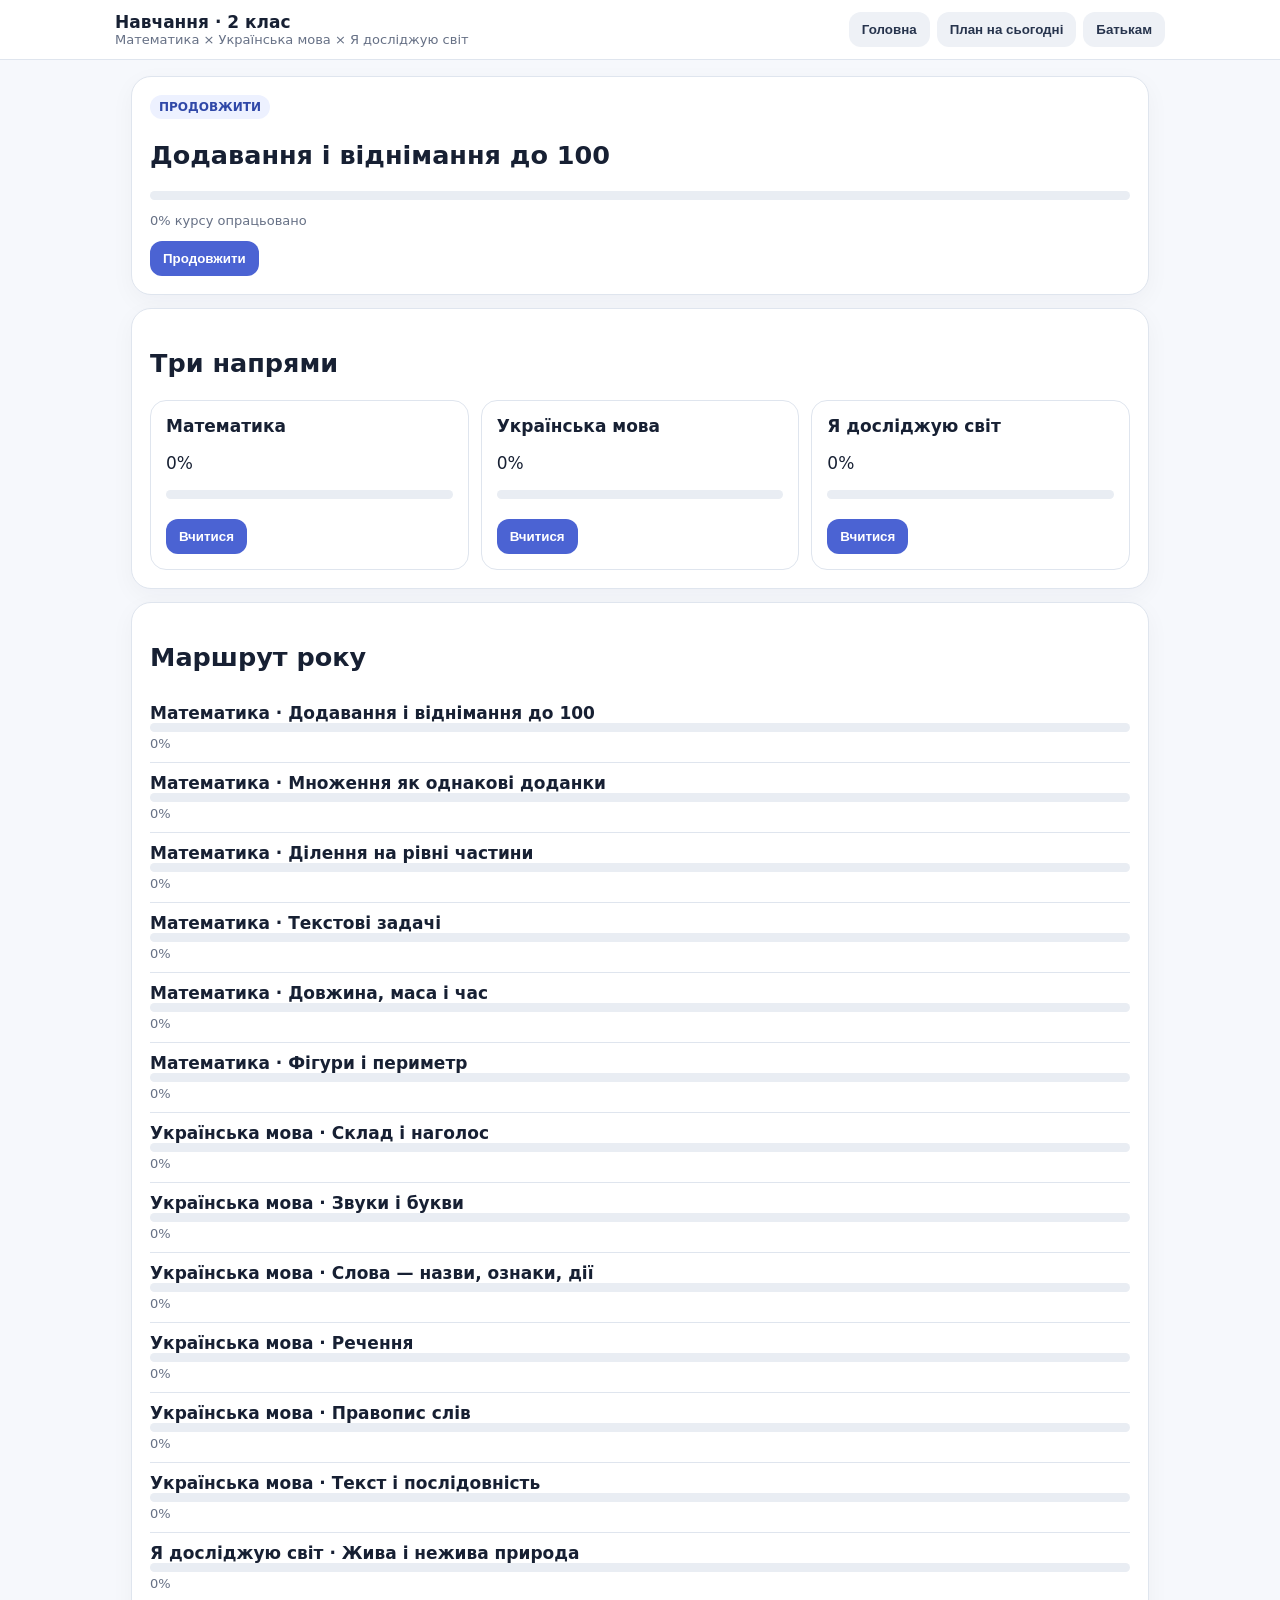
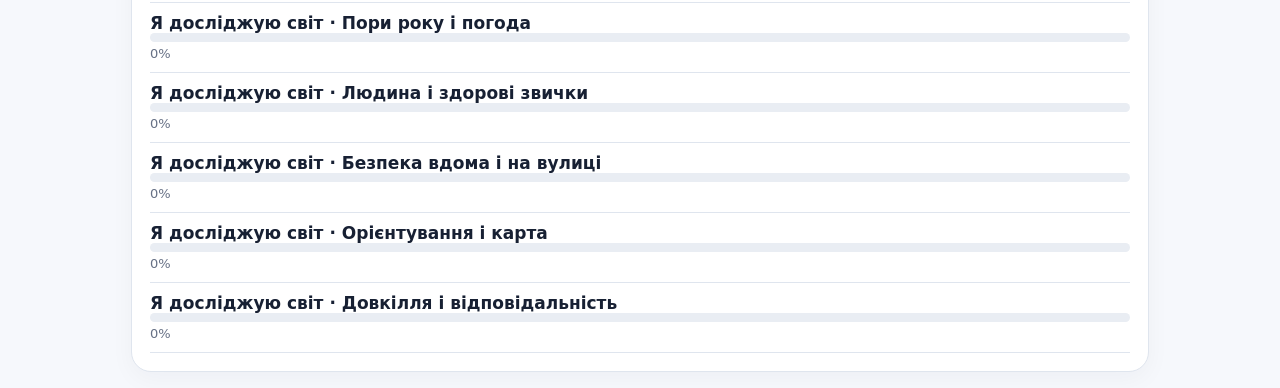
==== class2/index.html @ a9738e2f "Create standalone Grade 2 learning app" ====
<!doctype html><html lang="uk"><head><meta charset="utf-8"><meta name="viewport" content="width=device-width,initial-scale=1,viewport-fit=cover"><meta name="theme-color" content="#4b63d3"><meta name="apple-mobile-web-app-capable" content="yes"><meta name="apple-mobile-web-app-title" content="Навчання 2"><link rel="manifest" href="./manifest.webmanifest"><title>Навчання · 2 клас</title><style>
:root{--b:#f6f8fc;--c:#fff;--i:#172033;--m:#667085;--l:#dfe5ee;--p:#4b63d3;--g:#16815d;--r:#b53b43}*{box-sizing:border-box}body{margin:0;font:17px system-ui,-apple-system,sans-serif;background:var(--b);color:var(--i)}header{position:sticky;top:0;z-index:5;background:#fffffff2;border-bottom:1px solid var(--l);padding:12px}.head,main{max-width:1050px;margin:auto}.head{display:flex;justify-content:space-between;gap:10px;align-items:center}.actions{display:flex;gap:7px;flex-wrap:wrap}button{border:0;border-radius:12px;padding:10px 13px;font-weight:750;background:var(--p);color:#fff}.secondary{background:#eef1f6;color:#27344d}.danger{background:#b52f38}main{padding:16px}.grid{display:grid;grid-template-columns:repeat(12,1fr);gap:13px}.card{grid-column:span 12;background:#fff;border:1px solid var(--l);border-radius:20px;padding:18px;box-shadow:0 7px 25px #18243a0a}.half{grid-column:span 6}.subjects{display:grid;grid-template-columns:repeat(3,1fr);gap:12px}.subject{border:1px solid var(--l);border-radius:16px;padding:15px}.bar{height:9px;background:#e9edf3;border-radius:99px;overflow:hidden}.bar i{display:block;height:100%;background:var(--p)}.pill{display:inline-block;padding:5px 9px;border-radius:99px;background:#edf1ff;color:#3048a8;font-size:12px;font-weight:800}.small,.muted{font-size:13px;color:var(--m)}.hidden{display:none!important}.course{display:grid;grid-template-columns:260px 1fr;gap:14px}.side button{display:block;width:100%;margin:6px 0;text-align:left;background:#fff;color:var(--i);border:1px solid var(--l)}.hero,.theory,.question,.feedback,.review{border-radius:17px;padding:16px;margin:12px 0}.hero{background:#eef3ff}.theory{background:#f8fafc;border:1px solid var(--l)}.question{border:2px solid #dce4fb;background:#fff}.answer{display:flex;gap:8px;flex-wrap:wrap}.answer input{font-size:20px;min-width:180px;flex:1;padding:12px;border:1px solid #cfd7e4;border-radius:12px}.feedback.ok{background:#e9f7f0;color:#126443}.feedback.bad{background:#fff0f0;color:#8d2931}.review{background:#fff8e8}.stats{display:grid;grid-template-columns:repeat(4,1fr);gap:10px}.stat{background:#f8fafc;border:1px solid var(--l);padding:13px;border-radius:14px}.module{padding:10px 0;border-bottom:1px solid var(--l)}@media(max-width:760px){.subjects,.stats{grid-template-columns:1fr}.half{grid-column:span 12}.course{display:block}.side{position:static}.head{align-items:flex-start}.brand small{display:none}} 
</style></head><body><header><div class="head"><div class="brand"><b>Навчання · 2 клас</b><div class="small">Математика × Українська мова × Я досліджую світ</div></div><div class="actions"><button class="secondary" onclick="home()">Головна</button><button class="secondary" onclick="today()">План на сьогодні</button><button class="secondary" onclick="parentMode()">Батькам</button></div></div></header><main>
<section id="home"><div class="grid"><div class="card"><span class="pill">ПРОДОВЖИТИ</span><h2 id="continueTitle">Почнімо</h2><div class="bar"><i id="allBar"></i></div><p id="allText" class="small"></p><button onclick="continueLearning()">Продовжити</button></div><div class="card"><h2>Три напрями</h2><div class="subjects" id="subjects"></div></div><div class="card"><h2>Маршрут року</h2><div id="route"></div></div></div></section>
<section id="course" class="hidden"><div class="course"><aside class="card side"><b>Теми</b><div id="side"></div></aside><article id="lesson"></article></div></section>
<section id="today" class="hidden"><div class="card"><h2>План на сьогодні</h2><p class="muted">Одна нова тема + до двох коротких повторень.</p><div id="todayContent"></div></div></section>
<section id="parent" class="hidden"><div class="grid"><div class="card"><h2>Батьківський звіт</h2><div class="stats"><div class="stat">Спроб<br><b id="pa"></b></div><div class="stat">Правильно<br><b id="pc"></b></div><div class="stat">Точність<br><b id="pac"></b></div><div class="stat">Час<br><b id="pt"></b></div></div></div><div class="card half"><h3>Прогрес</h3><div id="pm"></div></div><div class="card half"><h3>Помилки</h3><div id="pe"></div></div><div class="card"><h3>Історія</h3><div id="ph"></div><hr><button onclick="exportProgress()">Експорт прогресу</button> <button class="secondary" onclick="importProgress()">Імпорт</button> <button class="danger" onclick="resetProgress()">Скинути прогрес</button></div></div></section>
</main><script>
const modules=[
{id:'m-add',s:'math',title:'Додавання і віднімання до 100',theory:'Розкладай числа на десятки й одиниці. Спочатку працюй з десятками, потім з одиницями.',kind:'arith'},
{id:'m-mult',s:'math',title:'Множення як однакові доданки',theory:'Множення показує, скільки разів узяли однакове число.',kind:'mult'},
{id:'m-div',s:'math',title:'Ділення на рівні частини',theory:'Ділення допомагає порівну розподілити предмети між групами.',kind:'div'},
{id:'m-word',s:'math',title:'Текстові задачі',theory:'Спочатку визнач, що відомо і що треба знайти. Обери дію за змістом, а не за окремим словом.',kind:'word'},
{id:'m-measure',s:'math',title:'Довжина, маса і час',theory:'Перед обчисленням перевір одиниці вимірювання. Порівнювати можна величини в однакових одиницях.',kind:'measure'},
{id:'m-geo',s:'math',title:'Фігури і периметр',theory:'Периметр — довжина межі фігури. Для прямокутника додаємо довжини всіх чотирьох сторін.',kind:'geo'},
{id:'u-syll',s:'ukr',title:'Склад і наголос',theory:'Склад утворюється навколо голосного звука. Наголошений склад вимовляємо сильніше.',kind:'syll'},
{id:'u-sound',s:'ukr',title:'Звуки і букви',theory:'Букви ми бачимо й пишемо, а звуки чуємо й вимовляємо. Голосні можна проспівати.',kind:'sound'},
{id:'u-word',s:'ukr',title:'Слова — назви, ознаки, дії',theory:'Назва відповідає на хто?/що?, ознака — який?/яка?, дія — що робить?',kind:'parts'},
{id:'u-sent',s:'ukr',title:'Речення',theory:'Речення виражає завершену думку. Починається з великої літери й має знак у кінці.',kind:'sent'},
{id:'u-spell',s:'ukr',title:'Правопис слів',theory:'Пиши слово уважно, промовляй його по складах і перевіряй небезпечні місця.',kind:'spell'},
{id:'u-text',s:'ukr',title:'Текст і послідовність',theory:'У тексті речення пов’язані однією темою. Події мають логічний порядок.',kind:'text'},
{id:'w-nature',s:'world',title:'Жива і нежива природа',theory:'Живі організми ростуть, живляться, дихають і розмножуються. Неживі об’єкти цих ознак не мають.',kind:'nature'},
{id:'w-season',s:'world',title:'Пори року і погода',theory:'Погода описує температуру, опади, вітер і стан неба. Пори року мають характерні зміни.',kind:'season'},
{id:'w-body',s:'world',title:'Людина і здорові звички',theory:'Сон, рух, чистота, вода та різноманітне харчування допомагають організму працювати.',kind:'body'},
{id:'w-safe',s:'world',title:'Безпека вдома і на вулиці',theory:'Спочатку оціни небезпеку. Не торкайся невідомих предметів, електрики чи вогню без дорослого.',kind:'safe'},
{id:'w-map',s:'world',title:'Орієнтування і карта',theory:'Карта показує місцевість умовними знаками. Напрямки допомагають описати шлях.',kind:'map'},
{id:'w-eco',s:'world',title:'Довкілля і відповідальність',theory:'Менше сміття, повторне використання речей та економія ресурсів зменшують шкоду довкіллю.',kind:'eco'}];
const B={
arith:[[47,'28 + 19'],[36,'52 − 16'],[71,'34 + 37'],[48,'83 − 35'],[90,'46 + 44'],[27,'60 − 33']],
mult:[[12,'3 групи по 4 предмети'],[10,'2 групи по 5'],[18,'3 групи по 6'],[20,'4 групи по 5'],[16,'2 групи по 8'],[15,'5 груп по 3']],
div:[[4,'12 предметів порівну між 3 дітьми'],[5,'20 предметів у 4 рівні групи'],[3,'18 предметів у 6 груп'],[7,'14 предметів між 2 дітьми'],[6,'24 предмети у 4 групи'],[8,'16 предметів між 2 дітьми']],
word:[[17,'Було 9 яблук, додали ще 8. Скільки стало?'],[13,'Було 21 олівець, 8 віддали. Скільки лишилося?'],[24,'У 3 коробках по 8 кубиків. Скільки всього?'],[5,'15 цукерок поділили порівну між 3 дітьми. Скільки кожному?'],[32,'На полиці 18 книг і ще 14. Скільки разом?'],[19,'Було 40 наліпок, 21 використали. Скільки лишилось?']],
measure:[[100,'Скільки сантиметрів у 1 метрі?'],[60,'Скільки хвилин в 1 годині?'],[7,'Скільки днів у тижні?'],[1000,'Скільки грамів у 1 кілограмі?'],[30,'Стрічка 50 см, відрізали 20 см. Скільки лишилось?'],[90,'1 год 30 хв — скільки це хвилин?']],
geo:[[14,'Прямокутник має сторони 3 см і 4 см. Знайди периметр.'],[20,'Квадрат має сторону 5 см. Знайди периметр.'],[18,'Прямокутник 4 см × 5 см. Периметр?'],[12,'Квадрат зі стороною 3 см. Периметр?'],[16,'Прямокутник 2 см × 6 см. Периметр?'],[24,'Квадрат зі стороною 6 см. Периметр?']],
syll:[[2,'Скільки складів у слові «вода»?'],[3,'Скільки складів у слові «машина»?'],[2,'Скільки складів у слові «книга»?'],[3,'Скільки складів у слові «молоко»?'],[2,'Скільки складів у слові «весна»?'],[3,'Скільки складів у слові «дерево»?']],
sound:[[3,'Скільки голосних букв у слові «малина»?'],[2,'Скільки голосних у слові «вода»?'],[2,'Скільки голосних у слові «книга»?'],[3,'Скільки голосних у слові «дорога»?'],[2,'Скільки голосних у слові «літо»?'],[3,'Скільки голосних у слові «Україна»?']],
parts:[['дія','Яке це слово за значенням: «біжить» — назва, ознака чи дія?'],['ознака','«зелений» — назва, ознака чи дія?'],['назва','«школа» — назва, ознака чи дія?'],['дія','«читає» — назва, ознака чи дія?'],['ознака','«веселий» — назва, ознака чи дія?'],['назва','«кіт» — назва, ознака чи дія?']],
sent:[['.','Який знак поставити: «Сьогодні сонячно__»'],['?','Який знак: «Котра година__»'],['!','Який знак доречний: «Яка краса__»'],['.','«Ми йдемо до школи__»'],['?','«Де моя книжка__»'],['!','«Обережно__»']],
spell:[['джміль','Введи правильно слово: джміл / джміль'],['Україна','Введи правильно назву країни: україна / Україна'],['під’їзд','Введи правильно: підїзд / під’їзд'],['м’яч','Введи правильно: мяч / м’яч'],['Київ','Введи правильно назву міста: київ / Київ'],['сім’я','Введи правильно: сімя / сім’я']],
text:[[2,'Що має бути раніше? 1 — «Ми прийшли додому», 2 — «Ми вийшли зі школи». Введи номер.'],[1,'Що спочатку? 1 — посадили насіння, 2 — з’явився паросток.'],[2,'Що пізніше? 1 — прокинулись, 2 — поснідали.'],[1,'Що раніше? 1 — набрали воду, 2 — полили квіти.'],[2,'Що пізніше? 1 — одягнулися, 2 — вийшли з дому.'],[1,'Що спочатку? 1 — відкрили книжку, 2 — почали читати.']],
nature:[['жива','Дерево — жива чи нежива природа?'],['нежива','Камінь — жива чи нежива природа?'],['жива','Метелик — жива чи нежива природа?'],['нежива','Вода — жива чи нежива природа?'],['жива','Гриб — жива чи нежива природа?'],['нежива','Повітря — жива чи нежива природа?']],
season:[['зима','Сніг і мороз найхарактерніші для якої пори року?'],['весна','Тане сніг і з’являються перші квіти — яка пора?'],['літо','Найтепліші довгі дні — яка пора року?'],['осінь','Листя жовтіє й опадає — яка пора?'],['дощ','Що є опадами: вітер чи дощ?'],['вітер','Що описує рух повітря: вітер чи температура?']],
body:[['сон','Що потрібне організму щоночі: сон чи цукерки?'],['вода','Що краще втамовує спрагу: вода чи чипси?'],['рух','Що зміцнює тіло: регулярний рух чи постійне сидіння?'],['руки','Що треба мити перед їжею?'],['зуби','Що чистимо вранці та ввечері?'],['відпочинок','Після тривалої роботи організму потрібен...']],
safe:[['дорослого','Якщо знайшов невідомий небезпечний предмет, поклич...'],['стій','Перед переходом дороги спочатку зупинись. Введи: стій'],['ні','Чи можна торкатися оголеного дроту? так/ні'],['ні','Чи можна гратися сірниками? так/ні'],['так','Чи треба пристібатися в автомобілі? так/ні'],['дорослого','Якщо відчув запах диму вдома, негайно поклич...']],
map:[['північ','На більшості карт угорі позначають...'],['південь','Протилежний напрямок до півночі — ...'],['схід','Сонце сходить приблизно на...'],['захід','Сонце заходить приблизно на...'],['карта','Зменшене умовне зображення місцевості — ...'],['маршрут','Шлях від початку до місця призначення — ...']],
eco:[['так','Чи варто вимикати воду, поки чистиш зуби? так/ні'],['так','Чи корисно використовувати торбинку багато разів? так/ні'],['ні','Чи варто кидати батарейки у звичайне сміття? так/ні'],['так','Чи треба сортувати відходи, якщо є така можливість? так/ні'],['ні','Чи добре залишати світло ввімкненим у порожній кімнаті? так/ні'],['так','Чи можна повторно використовувати чисті коробки для зберігання? так/ні']]
};
const names={math:'Математика',ukr:'Українська мова',world:'Я досліджую світ'};
const KEY='learn2_v1',BACK='learn2_v1_backup';let state;try{state=JSON.parse(localStorage.getItem(KEY)||'null')}catch(e){}if(!state)try{state=JSON.parse(localStorage.getItem(BACK)||'null')}catch(e){}state=state||{attempts:0,correct:0,done:{},errors:{},variant:{},history:[],last:'m-add',review:{},studyMs:0};state.done=state.done||{};state.errors=state.errors||{};state.variant=state.variant||{};state.history=state.history||[];state.review=state.review||{};state.studyMs=state.studyMs||0;let tick=Date.now();
function persist(){try{let r=JSON.stringify(state);localStorage.setItem(KEY,r);localStorage.setItem(BACK,r)}catch(e){}}
function save(){persist();render()}function track(){let n=Date.now();if(!document.hidden)state.studyMs+=Math.min(n-tick,300000);tick=n;persist()}document.addEventListener('visibilitychange',track);window.addEventListener('pagehide',track);
const $=x=>document.getElementById(x);function hide(){['home','course','today','parent'].forEach(x=>$(x).classList.add('hidden'))}function home(){hide();$('home').classList.remove('hidden');render()}function pct(id){return Math.round(new Set(state.done[id]||[]).size/6*100)}function subjPct(s){let a=modules.filter(x=>x.s===s);return Math.round(a.reduce((z,m)=>z+pct(m.id),0)/a.length)}function normalize(x){return String(x??'').trim().toLocaleLowerCase('uk-UA').replace(/[’']/g,"'")}
function render(){let overall=Math.round(modules.reduce((z,m)=>z+pct(m.id),0)/modules.length);$('allBar').style.width=overall+'%';$('allText').textContent=overall+'% курсу опрацьовано';let lm=modules.find(x=>x.id===state.last);$('continueTitle').textContent=lm?lm.title:'Почнімо';$('subjects').innerHTML=['math','ukr','world'].map(s=>'<div class="subject"><b>'+names[s]+'</b><p>'+subjPct(s)+'%</p><div class="bar"><i style="width:'+subjPct(s)+'%"></i></div><br><button onclick="openFirst(\''+s+'\')">Вчитися</button></div>').join('');$('route').innerHTML=modules.map(m=>'<div class="module"><b>'+names[m.s]+' · '+m.title+'</b><div class="bar"><i style="width:'+pct(m.id)+'%"></i></div><span class="small">'+pct(m.id)+'%</span></div>').join('')}
function openFirst(s){openLesson(modules.find(m=>m.s===s).id)}function continueLearning(){openLesson(state.last||'m-add')}
function openLesson(id){let m=modules.find(x=>x.id===id);if(!m)return;state.last=id;persist();hide();$('course').classList.remove('hidden');let v=(state.variant[id]||0)%6,t=B[m.kind][v],ans=t[0],q=t[1];$('side').innerHTML=modules.map(x=>'<button onclick="openLesson(\''+x.id+'\')">'+names[x.s]+'<br><small>'+x.title+' · '+pct(x.id)+'%</small></button>').join('');$('lesson').innerHTML='<div class="card"><span class="pill">'+names[m.s]+'</span><div class="hero"><h2>'+m.title+'</h2><p>'+m.theory+'</p></div><div class="theory"><b>Пояснення до цього типу задачі</b><p>'+explain(m.kind)+'</p></div><div class="question"><b>Задача '+(v+1)+' з 6</b><h3>'+q+'</h3><div class="answer"><input id="ans" autocomplete="off" inputmode="'+(typeof ans==='number'?'decimal':'text')+'" placeholder="Твоя відповідь"><button onclick="check(\''+id+'\')">Перевірити</button></div><div id="fb"></div><div id="rv"></div></div><button class="secondary" onclick="nextVariant(\''+id+'\')">Інша задача</button></div>'}
function explain(k){return ({arith:'Розклади числа на зручні частини та виконуй дію уважно. Перевір результат зворотною дією.',mult:'Уяви однакові групи. Кількість у групі повторюється стільки разів, скільки є груп.',div:'Уяви, що розкладаєш усі предмети порівну. Порахуй, скільки потрапить в одну групу.',word:'Назви відомі величини та запитання. Визнач, що відбувається з кількістю, і лише тоді обери дію.',measure:'Спочатку назви одиницю вимірювання і перевір, чи всі величини подані в однакових одиницях.',geo:'Пройди подумки уздовж усієї межі фігури та склади довжини її сторін.',syll:'Промов слово повільно. Кожен склад має голосний звук.',sound:'Промов слово й відшукай голосні звуки. Не плутай кількість букв із кількістю голосних.',parts:'Постав до слова запитання: хто?/що?, який?/яка? або що робить?',sent:'Визнач, це повідомлення, запитання чи сильне почуття/заклик.',spell:'Промов слово повільно, зверни увагу на велику літеру, апостроф або м’який знак.',text:'Уяви події як маленький фільм і визнач природний порядок.',nature:'Перевір ознаки живого: ріст, живлення, дихання, розмноження.',season:'Шукай характерну ознаку погоди або сезонної зміни.',body:'Обери звичку, яка допомагає організму бути чистим, активним і відновлюватися.',safe:'Обирай дію, що спершу зменшує небезпеку та залучає дорослого.',map:'Згадай основні напрямки та призначення карти.',eco:'Подумай, яка дія економить ресурси або зменшує кількість відходів.'})[k]}
function check(id){let m=modules.find(x=>x.id===id),v=(state.variant[id]||0)%6,t=B[m.kind][v],got=$('ans').value,ok=typeof t[0]==='number'?Math.abs(Number(got.replace(',','.'))-t[0])<.001:normalize(got)===normalize(t[0]);state.attempts++;if(ok){state.correct++;state.done[id]=state.done[id]||[];if(!state.done[id].includes(String(v)))state.done[id].push(String(v));$('fb').className='feedback ok';$('fb').innerHTML='✓ Правильно. Самостійна відповідь зарахована.';$('rv').innerHTML='';state.review[id]=Date.now()+3*86400000}else{state.errors[id]=(state.errors[id]||0)+1;$('fb').className='feedback bad';$('fb').innerHTML='✗ Відповідь поки не підходить. Перевір, який крок або поняття ти використав.';$('rv').className='review';$('rv').innerHTML='<b>Що повторити:</b> '+m.theory+'<br><br>Готової відповіді не показуємо. Повернись до правила й спробуй самостійно.';state.review[id]=Date.now()+86400000}state.history.push({id,ok,v,t:Date.now()});if(state.history.length>500)state.history=state.history.slice(-500);save()}
function nextVariant(id){let done=state.done[id]||[],cur=(state.variant[id]||0)%6,n=-1;for(let k=1;k<=6;k++){let x=(cur+k)%6;if(!done.includes(String(x))){n=x;break}}state.variant[id]=n<0?(cur+1)%6:n;save();openLesson(id)}
function today(){hide();$('today').classList.remove('hidden');let due=modules.filter(m=>(state.review[m.id]||Infinity)<=Date.now()).sort((a,b)=>(state.errors[b.id]||0)-(state.errors[a.id]||0)).slice(0,2),next=modules.find(m=>pct(m.id)<100)||modules[0];$('todayContent').innerHTML='<div class="module"><b>1. Основна тема: '+next.title+'</b><br><button onclick="openLesson(\''+next.id+'\')">Почати</button></div>'+due.map((m,i)=>'<div class="module"><b>'+(i+2)+'. Повторення: '+m.title+'</b><br><button class="secondary" onclick="openLesson(\''+m.id+'\')">Повторити</button></div>').join('')}
function parentMode(){hide();$('parent').classList.remove('hidden');$('pa').textContent=state.attempts;$('pc').textContent=state.correct;$('pac').textContent=(state.attempts?Math.round(state.correct/state.attempts*100):0)+'%';$('pt').textContent=Math.round(state.studyMs/60000)+' хв';$('pm').innerHTML=modules.map(m=>'<div class="module">'+m.title+' — <b>'+pct(m.id)+'%</b></div>').join('');$('pe').innerHTML=modules.filter(m=>state.errors[m.id]).map(m=>'<div class="module">'+m.title+' — <b>'+state.errors[m.id]+'</b></div>').join('')||'Помилок ще немає.';$('ph').innerHTML=state.history.slice(-12).reverse().map(h=>{let m=modules.find(x=>x.id===h.id);return '<div class="module">'+new Date(h.t).toLocaleString('uk-UA')+' · '+(m?m.title:h.id)+' · '+(h.ok?'✓':'✗')+'</div>'}).join('')||'Історія порожня.'}
function exportProgress(){let a=document.createElement('a');a.href=URL.createObjectURL(new Blob([JSON.stringify(state,null,2)],{type:'application/json'}));a.download='class2-progress.json';a.click()}function importProgress(){let i=document.createElement('input');i.type='file';i.accept='.json';i.onchange=()=>{let r=new FileReader();r.onload=()=>{try{let x=JSON.parse(r.result);if(!x.history)throw 0;state=x;save();alert('Прогрес імпортовано')}catch(e){alert('Неправильний файл')}};r.readAsText(i.files[0])};i.click()}function resetProgress(){if(!confirm('Скинути весь прогрес?'))return;if(!confirm('Точно почати з нуля?'))return;localStorage.removeItem(KEY);localStorage.removeItem(BACK);location.reload()}render();if('serviceWorker'in navigator)window.addEventListener('load',()=>navigator.serviceWorker.register('./sw.js').catch(()=>{}));
</script></body></html>
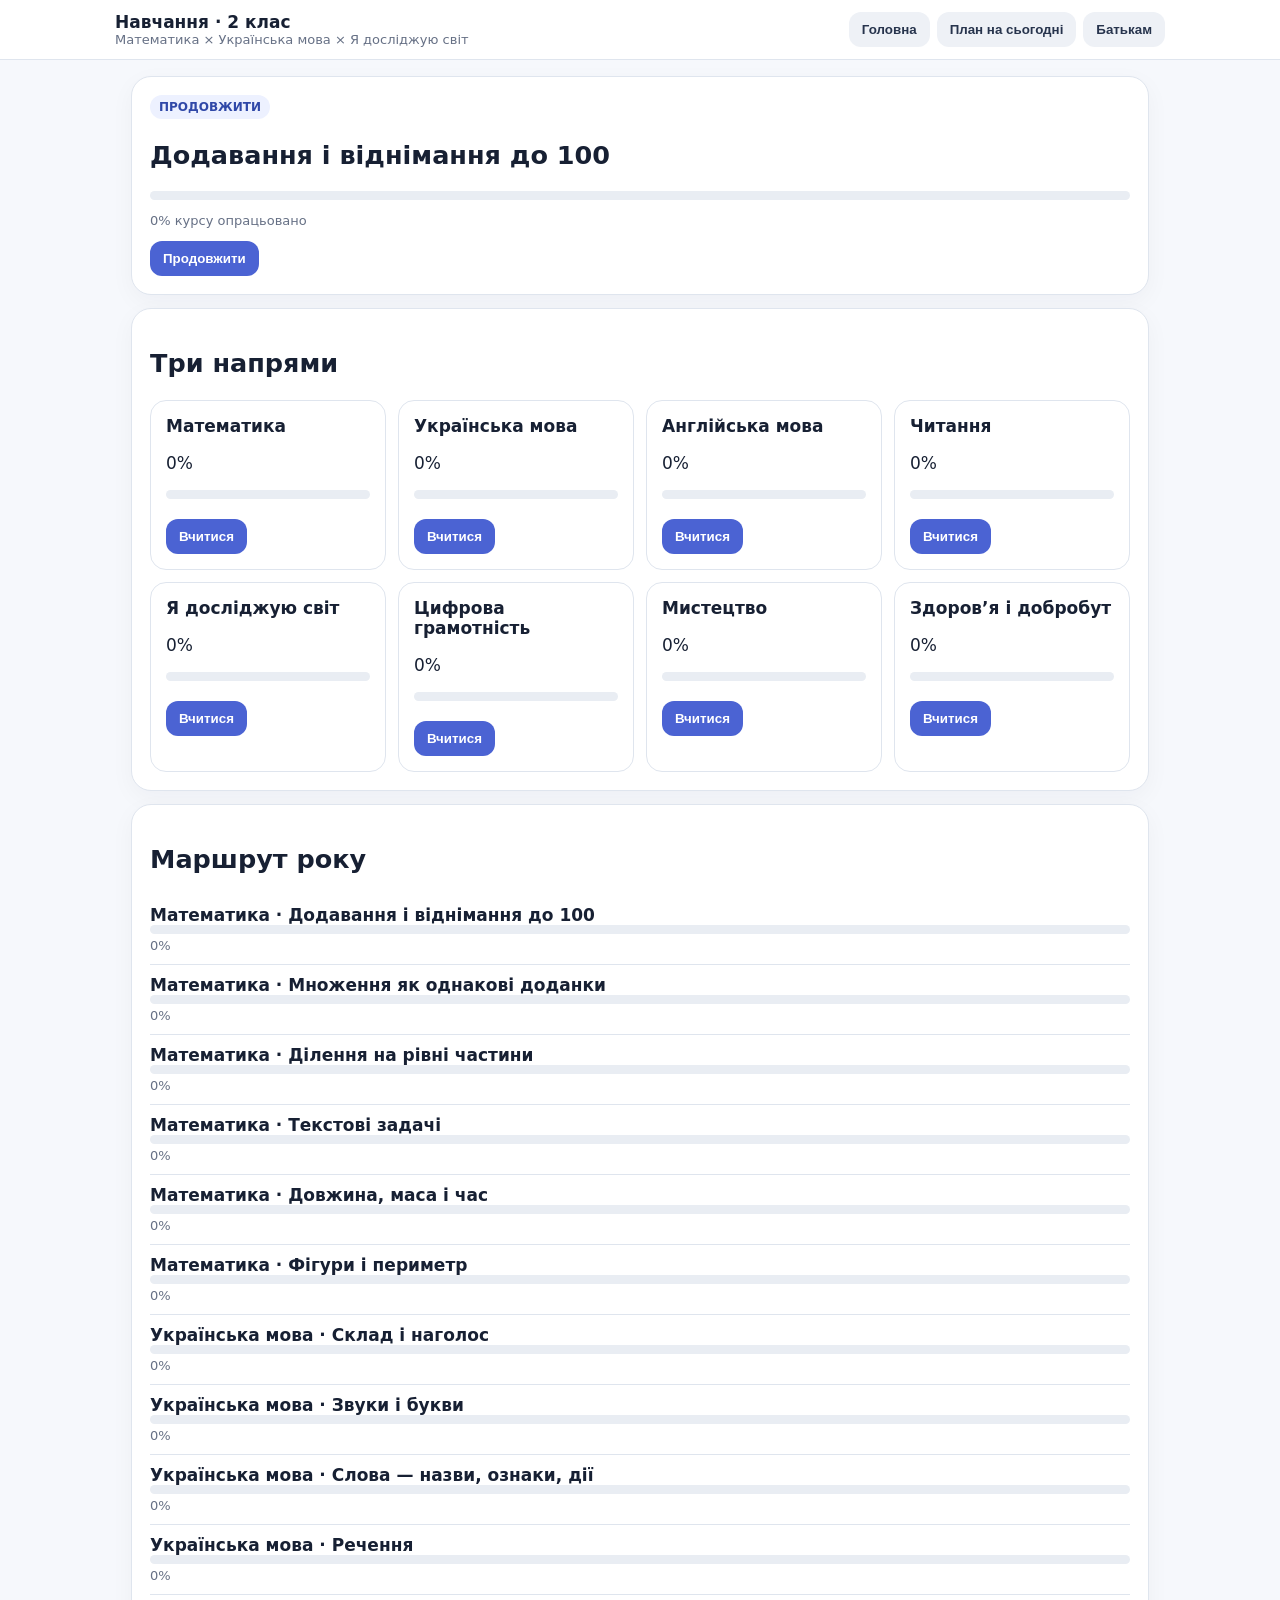
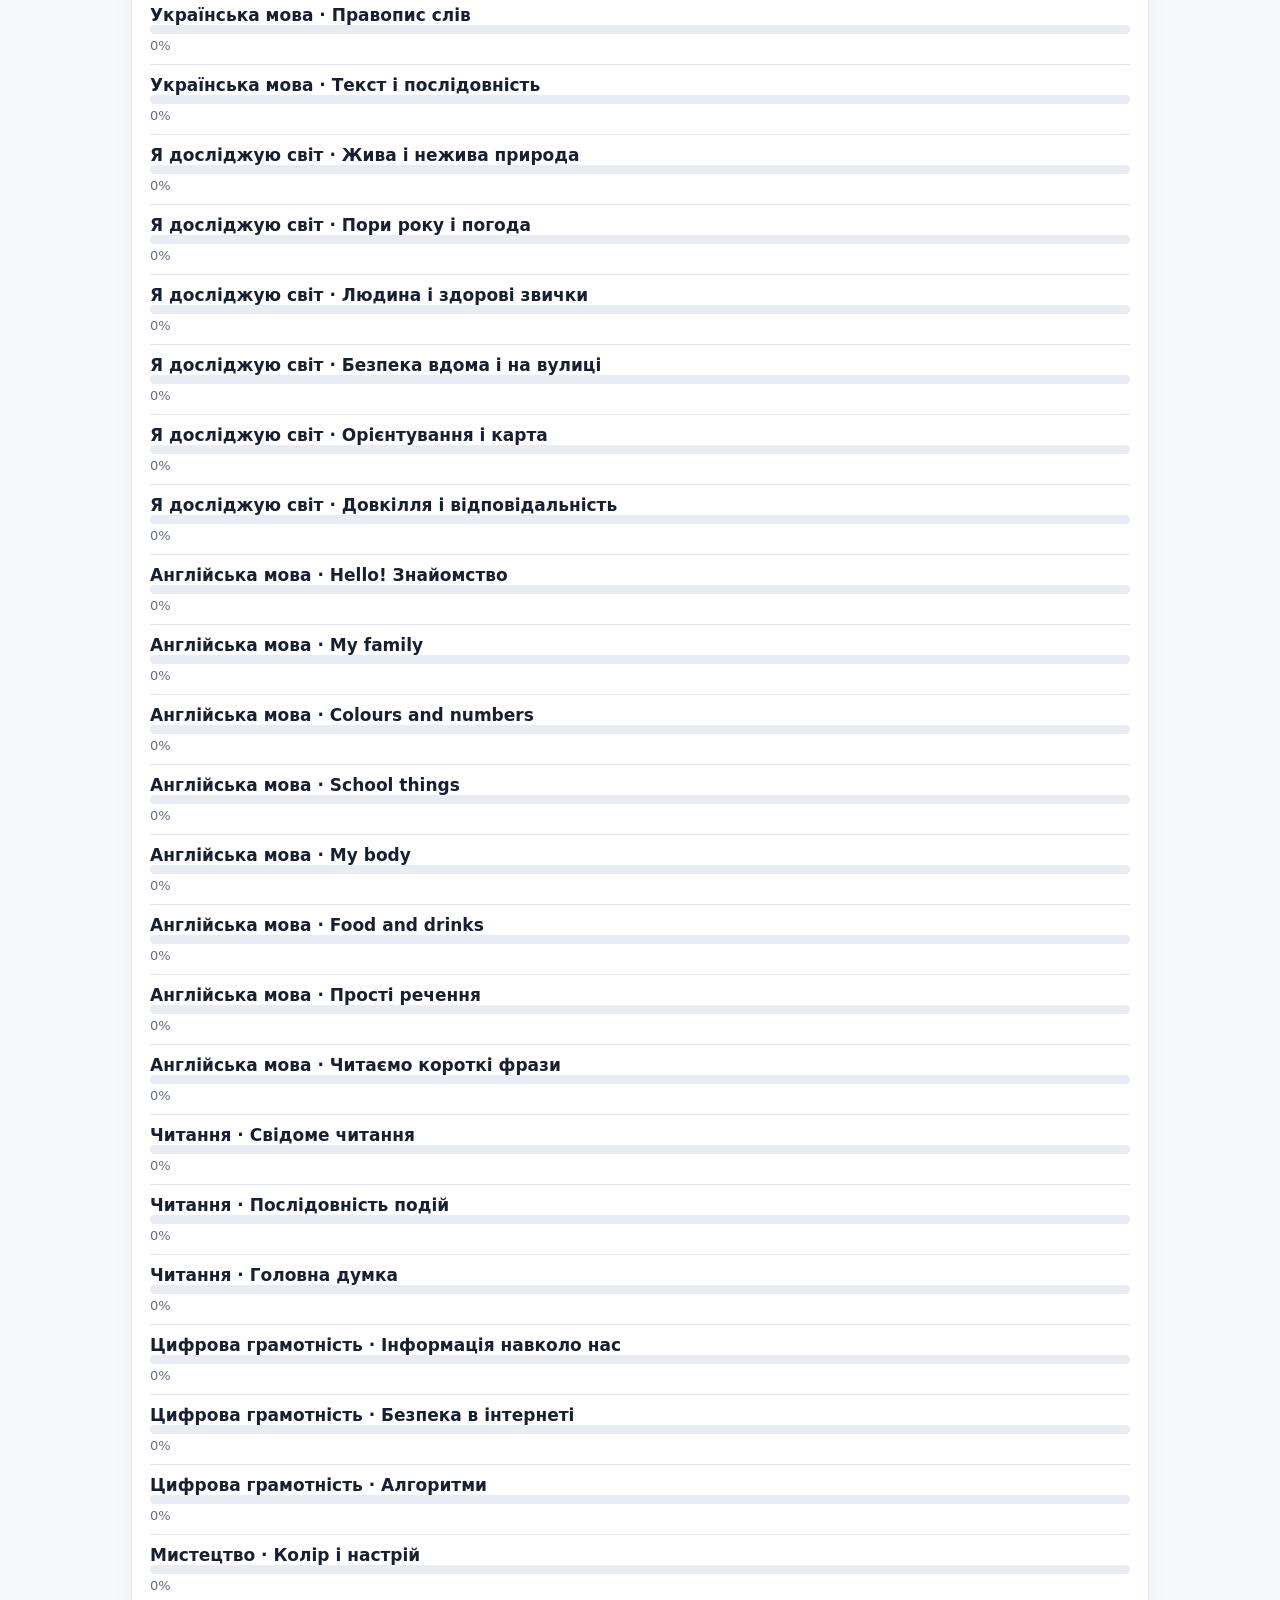
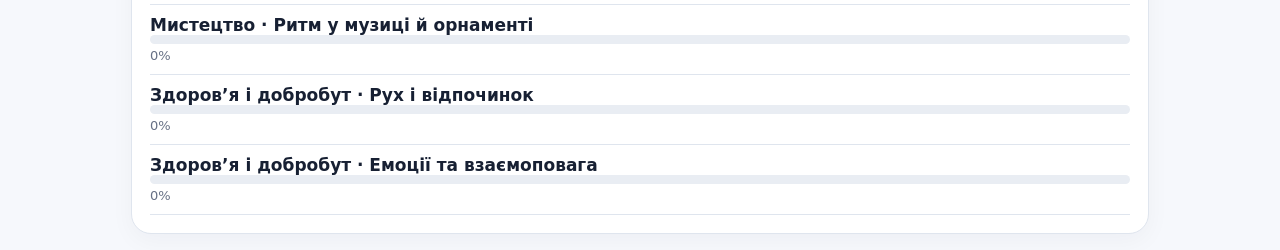
==== commit e382d877: "Expand Grade 2 to full subject set with English, reading, digital literacy, arts and wellbeing" ====
--- a/class2/index.html
+++ b/class2/index.html
@@ -1,5 +1,5 @@
 <!doctype html><html lang="uk"><head><meta charset="utf-8"><meta name="viewport" content="width=device-width,initial-scale=1,viewport-fit=cover"><meta name="theme-color" content="#4b63d3"><meta name="apple-mobile-web-app-capable" content="yes"><meta name="apple-mobile-web-app-title" content="Навчання 2"><link rel="manifest" href="./manifest.webmanifest"><title>Навчання · 2 клас</title><style>
-:root{--b:#f6f8fc;--c:#fff;--i:#172033;--m:#667085;--l:#dfe5ee;--p:#4b63d3;--g:#16815d;--r:#b53b43}*{box-sizing:border-box}body{margin:0;font:17px system-ui,-apple-system,sans-serif;background:var(--b);color:var(--i)}header{position:sticky;top:0;z-index:5;background:#fffffff2;border-bottom:1px solid var(--l);padding:12px}.head,main{max-width:1050px;margin:auto}.head{display:flex;justify-content:space-between;gap:10px;align-items:center}.actions{display:flex;gap:7px;flex-wrap:wrap}button{border:0;border-radius:12px;padding:10px 13px;font-weight:750;background:var(--p);color:#fff}.secondary{background:#eef1f6;color:#27344d}.danger{background:#b52f38}main{padding:16px}.grid{display:grid;grid-template-columns:repeat(12,1fr);gap:13px}.card{grid-column:span 12;background:#fff;border:1px solid var(--l);border-radius:20px;padding:18px;box-shadow:0 7px 25px #18243a0a}.half{grid-column:span 6}.subjects{display:grid;grid-template-columns:repeat(3,1fr);gap:12px}.subject{border:1px solid var(--l);border-radius:16px;padding:15px}.bar{height:9px;background:#e9edf3;border-radius:99px;overflow:hidden}.bar i{display:block;height:100%;background:var(--p)}.pill{display:inline-block;padding:5px 9px;border-radius:99px;background:#edf1ff;color:#3048a8;font-size:12px;font-weight:800}.small,.muted{font-size:13px;color:var(--m)}.hidden{display:none!important}.course{display:grid;grid-template-columns:260px 1fr;gap:14px}.side button{display:block;width:100%;margin:6px 0;text-align:left;background:#fff;color:var(--i);border:1px solid var(--l)}.hero,.theory,.question,.feedback,.review{border-radius:17px;padding:16px;margin:12px 0}.hero{background:#eef3ff}.theory{background:#f8fafc;border:1px solid var(--l)}.question{border:2px solid #dce4fb;background:#fff}.answer{display:flex;gap:8px;flex-wrap:wrap}.answer input{font-size:20px;min-width:180px;flex:1;padding:12px;border:1px solid #cfd7e4;border-radius:12px}.feedback.ok{background:#e9f7f0;color:#126443}.feedback.bad{background:#fff0f0;color:#8d2931}.review{background:#fff8e8}.stats{display:grid;grid-template-columns:repeat(4,1fr);gap:10px}.stat{background:#f8fafc;border:1px solid var(--l);padding:13px;border-radius:14px}.module{padding:10px 0;border-bottom:1px solid var(--l)}@media(max-width:760px){.subjects,.stats{grid-template-columns:1fr}.half{grid-column:span 12}.course{display:block}.side{position:static}.head{align-items:flex-start}.brand small{display:none}} 
+:root{--b:#f6f8fc;--c:#fff;--i:#172033;--m:#667085;--l:#dfe5ee;--p:#4b63d3;--g:#16815d;--r:#b53b43}*{box-sizing:border-box}body{margin:0;font:17px system-ui,-apple-system,sans-serif;background:var(--b);color:var(--i)}header{position:sticky;top:0;z-index:5;background:#fffffff2;border-bottom:1px solid var(--l);padding:12px}.head,main{max-width:1050px;margin:auto}.head{display:flex;justify-content:space-between;gap:10px;align-items:center}.actions{display:flex;gap:7px;flex-wrap:wrap}button{border:0;border-radius:12px;padding:10px 13px;font-weight:750;background:var(--p);color:#fff}.secondary{background:#eef1f6;color:#27344d}.danger{background:#b52f38}main{padding:16px}.grid{display:grid;grid-template-columns:repeat(12,1fr);gap:13px}.card{grid-column:span 12;background:#fff;border:1px solid var(--l);border-radius:20px;padding:18px;box-shadow:0 7px 25px #18243a0a}.half{grid-column:span 6}.subjects{display:grid;grid-template-columns:repeat(4,1fr);gap:12px}.subject{border:1px solid var(--l);border-radius:16px;padding:15px}.bar{height:9px;background:#e9edf3;border-radius:99px;overflow:hidden}.bar i{display:block;height:100%;background:var(--p)}.pill{display:inline-block;padding:5px 9px;border-radius:99px;background:#edf1ff;color:#3048a8;font-size:12px;font-weight:800}.small,.muted{font-size:13px;color:var(--m)}.hidden{display:none!important}.course{display:grid;grid-template-columns:260px 1fr;gap:14px}.side button{display:block;width:100%;margin:6px 0;text-align:left;background:#fff;color:var(--i);border:1px solid var(--l)}.hero,.theory,.question,.feedback,.review{border-radius:17px;padding:16px;margin:12px 0}.hero{background:#eef3ff}.theory{background:#f8fafc;border:1px solid var(--l)}.question{border:2px solid #dce4fb;background:#fff}.answer{display:flex;gap:8px;flex-wrap:wrap}.answer input{font-size:20px;min-width:180px;flex:1;padding:12px;border:1px solid #cfd7e4;border-radius:12px}.feedback.ok{background:#e9f7f0;color:#126443}.feedback.bad{background:#fff0f0;color:#8d2931}.review{background:#fff8e8}.stats{display:grid;grid-template-columns:repeat(4,1fr);gap:10px}.stat{background:#f8fafc;border:1px solid var(--l);padding:13px;border-radius:14px}.module{padding:10px 0;border-bottom:1px solid var(--l)}@media(max-width:760px){.subjects,.stats{grid-template-columns:1fr}.half{grid-column:span 12}.course{display:block}.side{position:static}.head{align-items:flex-start}.brand small{display:none}} 
 </style></head><body><header><div class="head"><div class="brand"><b>Навчання · 2 клас</b><div class="small">Математика × Українська мова × Я досліджую світ</div></div><div class="actions"><button class="secondary" onclick="home()">Головна</button><button class="secondary" onclick="today()">План на сьогодні</button><button class="secondary" onclick="parentMode()">Батькам</button></div></div></header><main>
 <section id="home"><div class="grid"><div class="card"><span class="pill">ПРОДОВЖИТИ</span><h2 id="continueTitle">Почнімо</h2><div class="bar"><i id="allBar"></i></div><p id="allText" class="small"></p><button onclick="continueLearning()">Продовжити</button></div><div class="card"><h2>Три напрями</h2><div class="subjects" id="subjects"></div></div><div class="card"><h2>Маршрут року</h2><div id="route"></div></div></div></section>
 <section id="course" class="hidden"><div class="course"><aside class="card side"><b>Теми</b><div id="side"></div></aside><article id="lesson"></article></div></section>
@@ -24,7 +24,25 @@
 {id:'w-body',s:'world',title:'Людина і здорові звички',theory:'Сон, рух, чистота, вода та різноманітне харчування допомагають організму працювати.',kind:'body'},
 {id:'w-safe',s:'world',title:'Безпека вдома і на вулиці',theory:'Спочатку оціни небезпеку. Не торкайся невідомих предметів, електрики чи вогню без дорослого.',kind:'safe'},
 {id:'w-map',s:'world',title:'Орієнтування і карта',theory:'Карта показує місцевість умовними знаками. Напрямки допомагають описати шлях.',kind:'map'},
-{id:'w-eco',s:'world',title:'Довкілля і відповідальність',theory:'Менше сміття, повторне використання речей та економія ресурсів зменшують шкоду довкіллю.',kind:'eco'}];
+{id:'w-eco',s:'world',title:'Довкілля і відповідальність',theory:'Менше сміття, повторне використання речей та економія ресурсів зменшують шкоду довкіллю.',kind:'eco'}
+,{id:'e-hello',s:'eng',title:'Hello! Знайомство',theory:'Вітайся англійською та називай себе: Hello! My name is ...',kind:'enghello'}
+,{id:'e-family',s:'eng',title:'My family',theory:'Запам’ятай слова family, mother, father, sister, brother.',kind:'engfamily'}
+,{id:'e-colors',s:'eng',title:'Colours and numbers',theory:'Повторюй кольори й числа в коротких словосполученнях.',kind:'engcolors'}
+,{id:'e-school',s:'eng',title:'School things',theory:'Називай знайомі шкільні предмети: book, pen, pencil, bag, desk.',kind:'engschool'}
+,{id:'e-body',s:'eng',title:'My body',theory:'Вчи слова через себе: head, hand, leg, eye, nose, ear.',kind:'engbody'}
+,{id:'e-food',s:'eng',title:'Food and drinks',theory:'Називай прості продукти та будуй фрази I like ... / I do not like ...',kind:'engfood'}
+,{id:'e-sent',s:'eng',title:'Прості речення',theory:'Англійське речення має сталий порядок: хто? + що робить/який є? + решта.',kind:'engsent'}
+,{id:'e-read',s:'eng',title:'Читаємо короткі фрази',theory:'Читай фразу повністю й шукай знайомі слова, а не перекладай кожну букву окремо.',kind:'engread'}
+,{id:'r-read',s:'read',title:'Свідоме читання',theory:'Після читання визнач героя, місце, подію та головну думку.',kind:'reading'}
+,{id:'r-order',s:'read',title:'Послідовність подій',theory:'Відновлюй події за логікою: що було спочатку, потім і в кінці.',kind:'readorder'}
+,{id:'r-main',s:'read',title:'Головна думка',theory:'Головна думка — найважливіше, що автор хотів сказати читачеві.',kind:'readmain'}
+,{id:'d-info',s:'digital',title:'Інформація навколо нас',theory:'Інформацію можна отримати з тексту, зображення, звуку та спостереження.',kind:'dinfo'}
+,{id:'d-safe',s:'digital',title:'Безпека в інтернеті',theory:'Не повідомляй незнайомцям ім’я, адресу, пароль чи інші особисті дані. Якщо щось лякає — звернися до дорослого.',kind:'dsafe'}
+,{id:'d-algo',s:'digital',title:'Алгоритми',theory:'Алгоритм — точна послідовність кроків для виконання завдання.',kind:'dalgo'}
+,{id:'a-color',s:'art',title:'Колір і настрій',theory:'Кольори, лінії та форми можуть передавати різний настрій.',kind:'artcolor'}
+,{id:'a-rhythm',s:'art',title:'Ритм у музиці й орнаменті',theory:'Ритм виникає, коли елементи або звуки повторюються за певним порядком.',kind:'artrhythm'}
+,{id:'h-move',s:'health',title:'Рух і відпочинок',theory:'Організму потрібні і рух, і відновлення. Чергуй активність, навчання та відпочинок.',kind:'hmove'}
+,{id:'h-emotion',s:'health',title:'Емоції та взаємоповага',theory:'Емоції можна називати словами. Важливо говорити про свої почуття без образ і слухати інших.',kind:'hemotion'}];
 const B={
 arith:[[47,'28 + 19'],[36,'52 − 16'],[71,'34 + 37'],[48,'83 − 35'],[90,'46 + 44'],[27,'60 − 33']],
 mult:[[12,'3 групи по 4 предмети'],[10,'2 групи по 5'],[18,'3 групи по 6'],[20,'4 групи по 5'],[16,'2 групи по 8'],[15,'5 груп по 3']],
@@ -43,17 +61,35 @@
 body:[['сон','Що потрібне організму щоночі: сон чи цукерки?'],['вода','Що краще втамовує спрагу: вода чи чипси?'],['рух','Що зміцнює тіло: регулярний рух чи постійне сидіння?'],['руки','Що треба мити перед їжею?'],['зуби','Що чистимо вранці та ввечері?'],['відпочинок','Після тривалої роботи організму потрібен...']],
 safe:[['дорослого','Якщо знайшов невідомий небезпечний предмет, поклич...'],['стій','Перед переходом дороги спочатку зупинись. Введи: стій'],['ні','Чи можна торкатися оголеного дроту? так/ні'],['ні','Чи можна гратися сірниками? так/ні'],['так','Чи треба пристібатися в автомобілі? так/ні'],['дорослого','Якщо відчув запах диму вдома, негайно поклич...']],
 map:[['північ','На більшості карт угорі позначають...'],['південь','Протилежний напрямок до півночі — ...'],['схід','Сонце сходить приблизно на...'],['захід','Сонце заходить приблизно на...'],['карта','Зменшене умовне зображення місцевості — ...'],['маршрут','Шлях від початку до місця призначення — ...']],
-eco:[['так','Чи варто вимикати воду, поки чистиш зуби? так/ні'],['так','Чи корисно використовувати торбинку багато разів? так/ні'],['ні','Чи варто кидати батарейки у звичайне сміття? так/ні'],['так','Чи треба сортувати відходи, якщо є така можливість? так/ні'],['ні','Чи добре залишати світло ввімкненим у порожній кімнаті? так/ні'],['так','Чи можна повторно використовувати чисті коробки для зберігання? так/ні']]
+eco:[['так','Чи варто вимикати воду, поки чистиш зуби? так/ні'],['так','Чи корисно використовувати торбинку багато разів? так/ні'],['ні','Чи варто кидати батарейки у звичайне сміття? так/ні'],['так','Чи треба сортувати відходи, якщо є така можливість? так/ні'],['ні','Чи добре залишати світло ввімкненим у порожній кімнаті? так/ні'],['так','Чи можна повторно використовувати чисті коробки для зберігання? так/ні']],
+enghello:[['hello','Як англійською сказати «привіт»?'],['name','Встав слово: My ___ is Anna.'],['hi','Коротке англійське привітання з двох літер.'],['bye','Як коротко сказати «бувай»?'],['I','Встав слово: ___ am Max.'],['my','Встав слово: This is ___ name.']],
+engfamily:[['mother','Мама англійською — ...'],['father','Тато англійською — ...'],['sister','Сестра англійською — ...'],['brother','Брат англійською — ...'],['family','Родина англійською — ...'],['mum','Короткий розмовний варіант слова «мама» англійською.']],
+engcolors:[['red','Червоний англійською — ...'],['blue','Синій англійською — ...'],['green','Зелений англійською — ...'],['yellow','Жовтий англійською — ...'],['five','Число 5 англійською словом — ...'],['ten','Число 10 англійською словом — ...']],
+engschool:[['book','Книга англійською — ...'],['pen','Ручка англійською — ...'],['pencil','Олівець англійською — ...'],['bag','Сумка/рюкзак англійською — ...'],['desk','Парта/письмовий стіл англійською — ...'],['school','Школа англійською — ...']],
+engbody:[['head','Голова англійською — ...'],['hand','Рука (кисть) англійською — ...'],['leg','Нога англійською — ...'],['eye','Око англійською — ...'],['nose','Ніс англійською — ...'],['ear','Вухо англійською — ...']],
+engfood:[['apple','Яблуко англійською — ...'],['water','Вода англійською — ...'],['milk','Молоко англійською — ...'],['bread','Хліб англійською — ...'],['like','Встав слово: I ___ apples.'],['food','Їжа англійською — ...']],
+engsent:[['am','I ___ seven.'],['is','She ___ my sister.'],['is','This ___ a book.'],['are','We ___ friends.'],['I','___ like milk.'],['My','___ name is Tom.']],
+engread:[['cat','Прочитай: The cat is red. Яка тварина згадана англійською?'],['blue','Прочитай: My bag is blue. Якого кольору сумка? Відповідай англійською.'],['book','Прочитай: This is my book. Що це? Відповідай англійською.'],['milk','Прочитай: I like milk. Що подобається дитині? Англійською.'],['sister','Прочитай: Anna is my sister. Ким є Anna? Англійською.'],['school','Прочитай: I go to school. Куди йде дитина? Англійською.']],
+reading:[[1,'«Оленка взяла парасольку, бо надворі почався дощ». Чому вона взяла парасольку? 1 — через дощ, 2 — через сонце'],[2,'«Кіт сховався під стілець від гучного пилососа». Чого злякався кіт? 1 — стільця, 2 — пилососа'],[1,'«Марко полив квітку, бо земля була суха». Навіщо? 1 — квітці потрібна вода, 2 — щоб забруднити підлогу'],[2,'«Софія повернула книжку до бібліотеки». Куди вона її повернула? 1 — у магазин, 2 — у бібліотеку'],[1,'«Вранці Назар одягнув куртку, бо було холодно». Чому? 1 — було холодно, 2 — було спекотно'],[2,'«Бджола прилетіла до квітки по нектар». Навіщо? 1 — спати, 2 — по нектар']],
+readorder:[[1,'Що раніше? 1 — відкрив книжку, 2 — прочитав сторінку'],[2,'Що пізніше? 1 — насипали землю, 2 — посадили насіння'],[1,'Що раніше? 1 — вимили руки, 2 — сіли їсти'],[2,'Що пізніше? 1 — взулися, 2 — вийшли надвір'],[1,'Що спочатку? 1 — увімкнули чайник, 2 — вода закипіла'],[2,'Що в кінці? 1 — почали малювати, 2 — завершили малюнок']],
+readmain:[[1,'Текст про те, як діти прибрали сміття в парку. Головна думка: 1 — довкілля треба берегти, 2 — сміття красиве'],[2,'Герой щодня тренувався і навчився плавати. Головна думка: 1 — не варто пробувати, 2 — наполегливість допомагає'],[1,'Друзі поділилися олівцями. Головна думка: 1 — допомагати добре, 2 — треба сваритися'],[2,'Дівчинка вимкнула воду під час чищення зубів. Головна думка: 1 — воду треба лити, 2 — ресурси слід берегти'],[1,'Хлопчик визнав помилку й виправив її. Головна думка: 1 — помилки можна виправляти, 2 — треба приховувати помилки'],[2,'Діти уважно вислухали одне одного. Головна думка: 1 — перебивати корисно, 2 — повага важлива']],
+dinfo:[['текст','Книжка передає інформацію переважно через ...'],['звук','Ми чуємо музику як ...'],['зображення','Фотографія передає інформацію як ...'],['так','Чи може дорожній знак передавати інформацію? так/ні'],['так','Чи можна отримати інформацію спостереженням? так/ні'],['ні','Чи є пароль видом інформації, який треба повідомляти всім? так/ні']],
+dsafe:[['ні','Чи можна надсилати пароль незнайомцю? так/ні'],['дорослого','Якщо в інтернеті щось налякало, поклич ...'],['ні','Чи варто повідомляти домашню адресу незнайомцю? так/ні'],['так','Чи треба запитати дорослого перед встановленням невідомої програми? так/ні'],['ні','Чи треба відкривати будь-яке незнайоме посилання? так/ні'],['так','Чи можна закрити сторінку, якщо вона викликає страх або дискомфорт? так/ні']],
+dalgo:[[3,'Алгоритм: 1 взутися, 2 відчинити двері, 3 вийти. Скільки кроків?'],[1,'Що спочатку для чаю? 1 — налити воду в чайник, 2 — пити чай'],[2,'Що після «відкрити зошит»? 1 — закрити очі, 2 — знайти потрібну сторінку'],[1,'Який порядок логічний? 1 — увімкнути світло, потім бачити краще; 2 — навпаки'],[4,'Є чотири послідовні команди. Скільки кроків в алгоритмі?'],[2,'Що має бути раніше? 1 — з’їсти готову страву, 2 — приготувати її. Введи номер правильної першої дії.']],
+artcolor:[['теплий','Червоний і помаранчевий часто називають теплими чи холодними кольорами?'],['холодний','Синій часто сприймають як теплий чи холодний колір?'],['лінія','Що може бути прямим, хвилястим, ламаним: лінія чи звук?'],['форма','Коло і квадрат — це колір чи форма?'],['так','Чи може колір передавати настрій? так/ні'],['так','Чи можна поєднувати різні матеріали у творчій роботі? так/ні']],
+artrhythm:[['ритм','Повторення елементів за порядком називається ...'],[2,'У візерунку ●▲●▲ що повторюється через скільки елементів?'],['так','Чи може ритм бути в музиці? так/ні'],['так','Чи може ритм бути в орнаменті? так/ні'],[3,'Плеск-плеск-пауза повторюється. Скільки частин у схемі?'],['повторення','Що лежить в основі ритму: повторення чи випадковість?']],
+hmove:[['рух','Що корисно чергувати з сидінням: рух чи ще більше сидіння?'],['сон','Що допомагає організму відновитися вночі?'],['так','Чи корисна коротка руханка між заняттями? так/ні'],['вода','Що краще пити після активної гри?'],['відпочинок','Після навантаження потрібен ...'],['так','Чи потрібен організму регулярний режим дня? так/ні']],
+hemotion:[['радість','Як називається приємна емоція, коли сталося щось хороше?'],['сум','Яка емоція можлива після втрати улюбленої речі?'],['так','Чи можна спокійно сказати іншому, що тобі неприємно? так/ні'],['ні','Чи добре ображати людину через її помилку? так/ні'],['слухати','Що важливо робити, коли інша людина пояснює свої почуття?'],['дорослого','Якщо сам не можеш упоратися зі складною ситуацією, можна попросити допомоги у ...']]
 };
-const names={math:'Математика',ukr:'Українська мова',world:'Я досліджую світ'};
+const names={math:'Математика',ukr:'Українська мова',world:'Я досліджую світ',eng:'Англійська мова',read:'Читання',digital:'Цифрова грамотність',art:'Мистецтво',health:'Здоров’я і добробут'};
 const KEY='learn2_v1',BACK='learn2_v1_backup';let state;try{state=JSON.parse(localStorage.getItem(KEY)||'null')}catch(e){}if(!state)try{state=JSON.parse(localStorage.getItem(BACK)||'null')}catch(e){}state=state||{attempts:0,correct:0,done:{},errors:{},variant:{},history:[],last:'m-add',review:{},studyMs:0};state.done=state.done||{};state.errors=state.errors||{};state.variant=state.variant||{};state.history=state.history||[];state.review=state.review||{};state.studyMs=state.studyMs||0;let tick=Date.now();
 function persist(){try{let r=JSON.stringify(state);localStorage.setItem(KEY,r);localStorage.setItem(BACK,r)}catch(e){}}
 function save(){persist();render()}function track(){let n=Date.now();if(!document.hidden)state.studyMs+=Math.min(n-tick,300000);tick=n;persist()}document.addEventListener('visibilitychange',track);window.addEventListener('pagehide',track);
 const $=x=>document.getElementById(x);function hide(){['home','course','today','parent'].forEach(x=>$(x).classList.add('hidden'))}function home(){hide();$('home').classList.remove('hidden');render()}function pct(id){return Math.round(new Set(state.done[id]||[]).size/6*100)}function subjPct(s){let a=modules.filter(x=>x.s===s);return Math.round(a.reduce((z,m)=>z+pct(m.id),0)/a.length)}function normalize(x){return String(x??'').trim().toLocaleLowerCase('uk-UA').replace(/[’']/g,"'")}
-function render(){let overall=Math.round(modules.reduce((z,m)=>z+pct(m.id),0)/modules.length);$('allBar').style.width=overall+'%';$('allText').textContent=overall+'% курсу опрацьовано';let lm=modules.find(x=>x.id===state.last);$('continueTitle').textContent=lm?lm.title:'Почнімо';$('subjects').innerHTML=['math','ukr','world'].map(s=>'<div class="subject"><b>'+names[s]+'</b><p>'+subjPct(s)+'%</p><div class="bar"><i style="width:'+subjPct(s)+'%"></i></div><br><button onclick="openFirst(\''+s+'\')">Вчитися</button></div>').join('');$('route').innerHTML=modules.map(m=>'<div class="module"><b>'+names[m.s]+' · '+m.title+'</b><div class="bar"><i style="width:'+pct(m.id)+'%"></i></div><span class="small">'+pct(m.id)+'%</span></div>').join('')}
+function render(){let overall=Math.round(modules.reduce((z,m)=>z+pct(m.id),0)/modules.length);$('allBar').style.width=overall+'%';$('allText').textContent=overall+'% курсу опрацьовано';let lm=modules.find(x=>x.id===state.last);$('continueTitle').textContent=lm?lm.title:'Почнімо';$('subjects').innerHTML=['math','ukr','eng','read','world','digital','art','health'].map(s=>'<div class="subject"><b>'+names[s]+'</b><p>'+subjPct(s)+'%</p><div class="bar"><i style="width:'+subjPct(s)+'%"></i></div><br><button onclick="openFirst(\''+s+'\')">Вчитися</button></div>').join('');$('route').innerHTML=modules.map(m=>'<div class="module"><b>'+names[m.s]+' · '+m.title+'</b><div class="bar"><i style="width:'+pct(m.id)+'%"></i></div><span class="small">'+pct(m.id)+'%</span></div>').join('')}
 function openFirst(s){openLesson(modules.find(m=>m.s===s).id)}function continueLearning(){openLesson(state.last||'m-add')}
 function openLesson(id){let m=modules.find(x=>x.id===id);if(!m)return;state.last=id;persist();hide();$('course').classList.remove('hidden');let v=(state.variant[id]||0)%6,t=B[m.kind][v],ans=t[0],q=t[1];$('side').innerHTML=modules.map(x=>'<button onclick="openLesson(\''+x.id+'\')">'+names[x.s]+'<br><small>'+x.title+' · '+pct(x.id)+'%</small></button>').join('');$('lesson').innerHTML='<div class="card"><span class="pill">'+names[m.s]+'</span><div class="hero"><h2>'+m.title+'</h2><p>'+m.theory+'</p></div><div class="theory"><b>Пояснення до цього типу задачі</b><p>'+explain(m.kind)+'</p></div><div class="question"><b>Задача '+(v+1)+' з 6</b><h3>'+q+'</h3><div class="answer"><input id="ans" autocomplete="off" inputmode="'+(typeof ans==='number'?'decimal':'text')+'" placeholder="Твоя відповідь"><button onclick="check(\''+id+'\')">Перевірити</button></div><div id="fb"></div><div id="rv"></div></div><button class="secondary" onclick="nextVariant(\''+id+'\')">Інша задача</button></div>'}
-function explain(k){return ({arith:'Розклади числа на зручні частини та виконуй дію уважно. Перевір результат зворотною дією.',mult:'Уяви однакові групи. Кількість у групі повторюється стільки разів, скільки є груп.',div:'Уяви, що розкладаєш усі предмети порівну. Порахуй, скільки потрапить в одну групу.',word:'Назви відомі величини та запитання. Визнач, що відбувається з кількістю, і лише тоді обери дію.',measure:'Спочатку назви одиницю вимірювання і перевір, чи всі величини подані в однакових одиницях.',geo:'Пройди подумки уздовж усієї межі фігури та склади довжини її сторін.',syll:'Промов слово повільно. Кожен склад має голосний звук.',sound:'Промов слово й відшукай голосні звуки. Не плутай кількість букв із кількістю голосних.',parts:'Постав до слова запитання: хто?/що?, який?/яка? або що робить?',sent:'Визнач, це повідомлення, запитання чи сильне почуття/заклик.',spell:'Промов слово повільно, зверни увагу на велику літеру, апостроф або м’який знак.',text:'Уяви події як маленький фільм і визнач природний порядок.',nature:'Перевір ознаки живого: ріст, живлення, дихання, розмноження.',season:'Шукай характерну ознаку погоди або сезонної зміни.',body:'Обери звичку, яка допомагає організму бути чистим, активним і відновлюватися.',safe:'Обирай дію, що спершу зменшує небезпеку та залучає дорослого.',map:'Згадай основні напрямки та призначення карти.',eco:'Подумай, яка дія економить ресурси або зменшує кількість відходів.'})[k]}
+function explain(k){return ({enghello:'Повтори коротку фразу вголос і зверни увагу на знайоме ключове слово.',engfamily:'Зв’яжи англійське слово з конкретною людиною у родині.',engcolors:'Назви колір або число англійською без перекладу по буквах.',engschool:'Уяви предмет у школі та назви його англійською.',engbody:'Покажи частину тіла на собі й назви її англійською.',engfood:'Уяви продукт і побудуй коротку англійську фразу.',engsent:'Шукай правильний порядок слів у короткому реченні.',engread:'Прочитай усю фразу й знайди знайоме ключове слово.',reading:'Знайди у реченні факт, який прямо відповідає на запитання.',readorder:'Уяви події як короткий мультфільм і віднови природний порядок.',readmain:'Запитай себе: про що найважливіше говорить цей маленький текст?',dinfo:'Визнач, у якій формі людина отримує повідомлення.',dsafe:'Обирай варіант, який захищає особисті дані та дозволяє звернутися до дорослого.',dalgo:'Перевір порядок кроків: кожна наступна дія має бути можливою після попередньої.',artcolor:'Згадай, як колір, форма й лінія працюють у зображенні.',artrhythm:'Знайди елемент або схему, яка повторюється.',hmove:'Обери звичку, яка допомагає тілу рухатися й відновлюватися.',hemotion:'Назви емоцію або обери поважний і безпечний спосіб взаємодії.',arith:'Розклади числа на зручні частини та виконуй дію уважно. Перевір результат зворотною дією.',mult:'Уяви однакові групи. Кількість у групі повторюється стільки разів, скільки є груп.',div:'Уяви, що розкладаєш усі предмети порівну. Порахуй, скільки потрапить в одну групу.',word:'Назви відомі величини та запитання. Визнач, що відбувається з кількістю, і лише тоді обери дію.',measure:'Спочатку назви одиницю вимірювання і перевір, чи всі величини подані в однакових одиницях.',geo:'Пройди подумки уздовж усієї межі фігури та склади довжини її сторін.',syll:'Промов слово повільно. Кожен склад має голосний звук.',sound:'Промов слово й відшукай голосні звуки. Не плутай кількість букв із кількістю голосних.',parts:'Постав до слова запитання: хто?/що?, який?/яка? або що робить?',sent:'Визнач, це повідомлення, запитання чи сильне почуття/заклик.',spell:'Промов слово повільно, зверни увагу на велику літеру, апостроф або м’який знак.',text:'Уяви події як маленький фільм і визнач природний порядок.',nature:'Перевір ознаки живого: ріст, живлення, дихання, розмноження.',season:'Шукай характерну ознаку погоди або сезонної зміни.',body:'Обери звичку, яка допомагає організму бути чистим, активним і відновлюватися.',safe:'Обирай дію, що спершу зменшує небезпеку та залучає дорослого.',map:'Згадай основні напрямки та призначення карти.',eco:'Подумай, яка дія економить ресурси або зменшує кількість відходів.'})[k]}
 function check(id){let m=modules.find(x=>x.id===id),v=(state.variant[id]||0)%6,t=B[m.kind][v],got=$('ans').value,ok=typeof t[0]==='number'?Math.abs(Number(got.replace(',','.'))-t[0])<.001:normalize(got)===normalize(t[0]);state.attempts++;if(ok){state.correct++;state.done[id]=state.done[id]||[];if(!state.done[id].includes(String(v)))state.done[id].push(String(v));$('fb').className='feedback ok';$('fb').innerHTML='✓ Правильно. Самостійна відповідь зарахована.';$('rv').innerHTML='';state.review[id]=Date.now()+3*86400000}else{state.errors[id]=(state.errors[id]||0)+1;$('fb').className='feedback bad';$('fb').innerHTML='✗ Відповідь поки не підходить. Перевір, який крок або поняття ти використав.';$('rv').className='review';$('rv').innerHTML='<b>Що повторити:</b> '+m.theory+'<br><br>Готової відповіді не показуємо. Повернись до правила й спробуй самостійно.';state.review[id]=Date.now()+86400000}state.history.push({id,ok,v,t:Date.now()});if(state.history.length>500)state.history=state.history.slice(-500);save()}
 function nextVariant(id){let done=state.done[id]||[],cur=(state.variant[id]||0)%6,n=-1;for(let k=1;k<=6;k++){let x=(cur+k)%6;if(!done.includes(String(x))){n=x;break}}state.variant[id]=n<0?(cur+1)%6:n;save();openLesson(id)}
 function today(){hide();$('today').classList.remove('hidden');let due=modules.filter(m=>(state.review[m.id]||Infinity)<=Date.now()).sort((a,b)=>(state.errors[b.id]||0)-(state.errors[a.id]||0)).slice(0,2),next=modules.find(m=>pct(m.id)<100)||modules[0];$('todayContent').innerHTML='<div class="module"><b>1. Основна тема: '+next.title+'</b><br><button onclick="openLesson(\''+next.id+'\')">Почати</button></div>'+due.map((m,i)=>'<div class="module"><b>'+(i+2)+'. Повторення: '+m.title+'</b><br><button class="secondary" onclick="openLesson(\''+m.id+'\')">Повторити</button></div>').join('')}
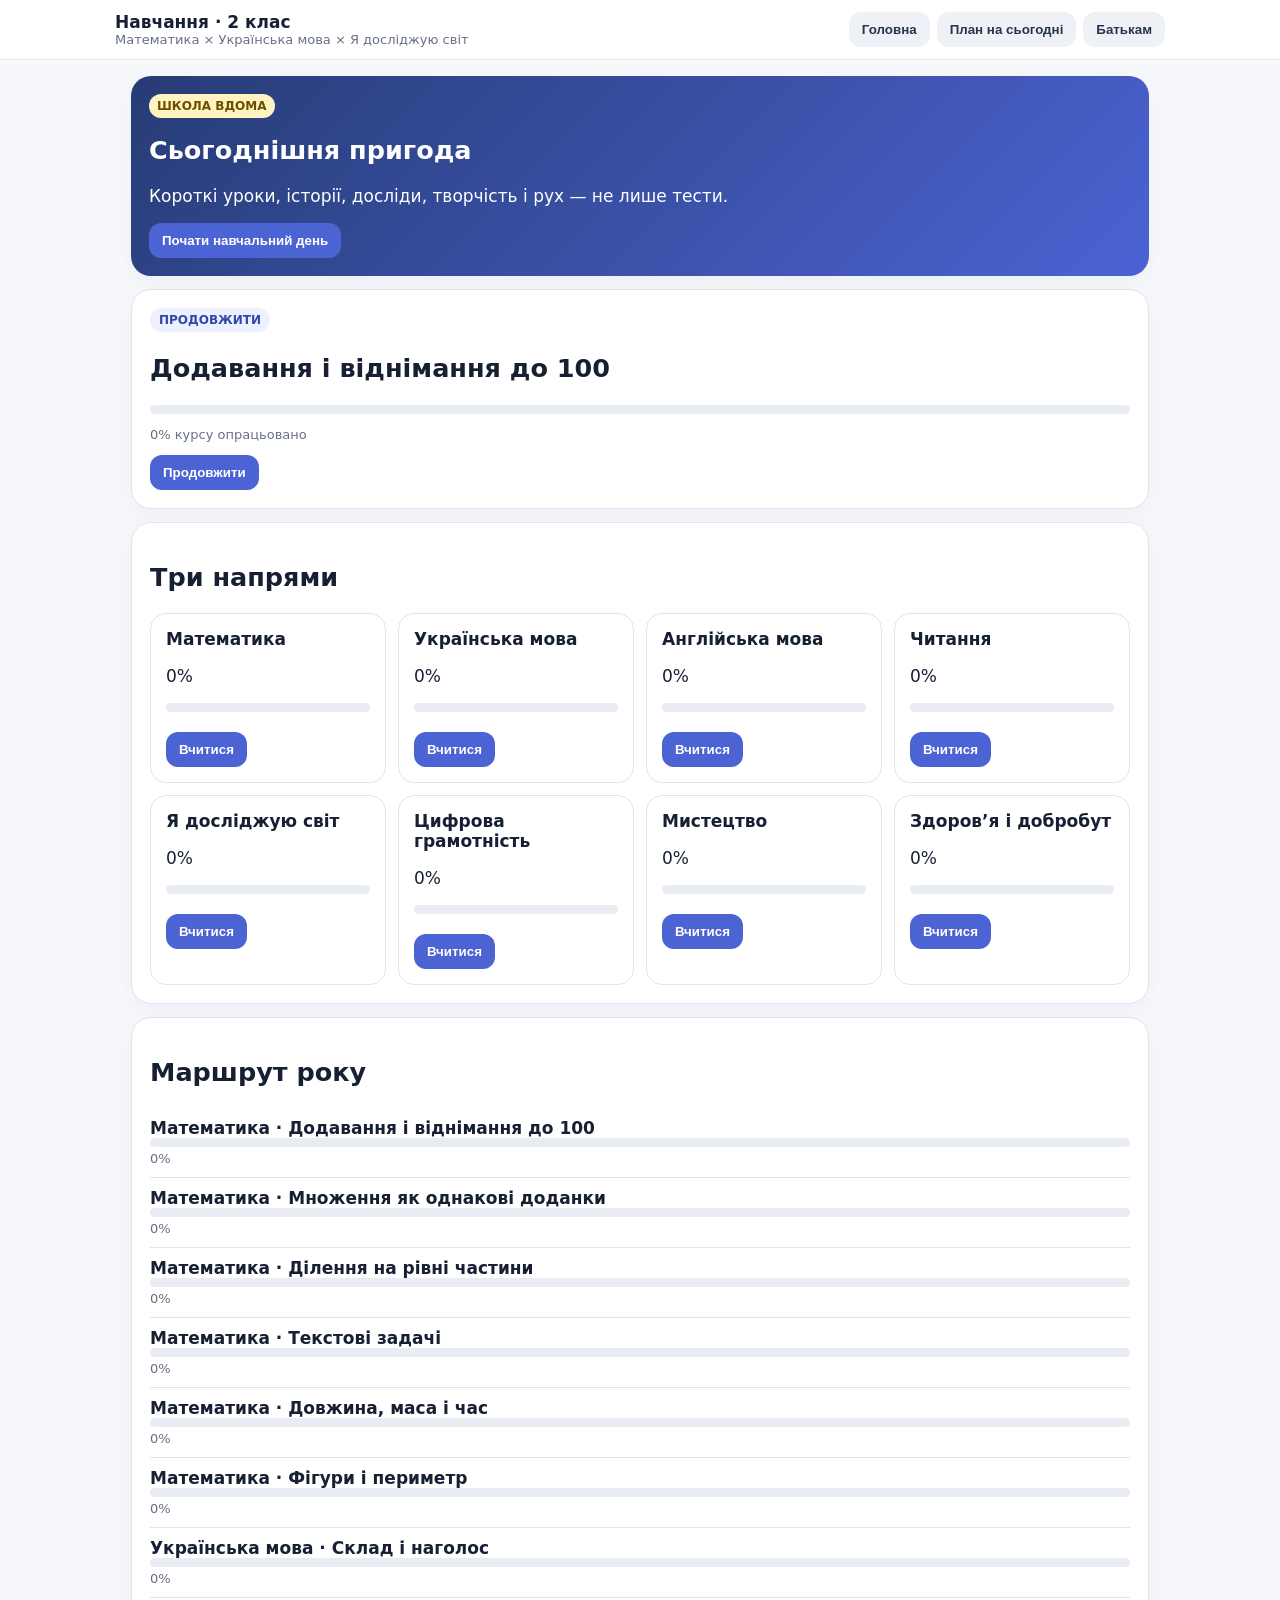
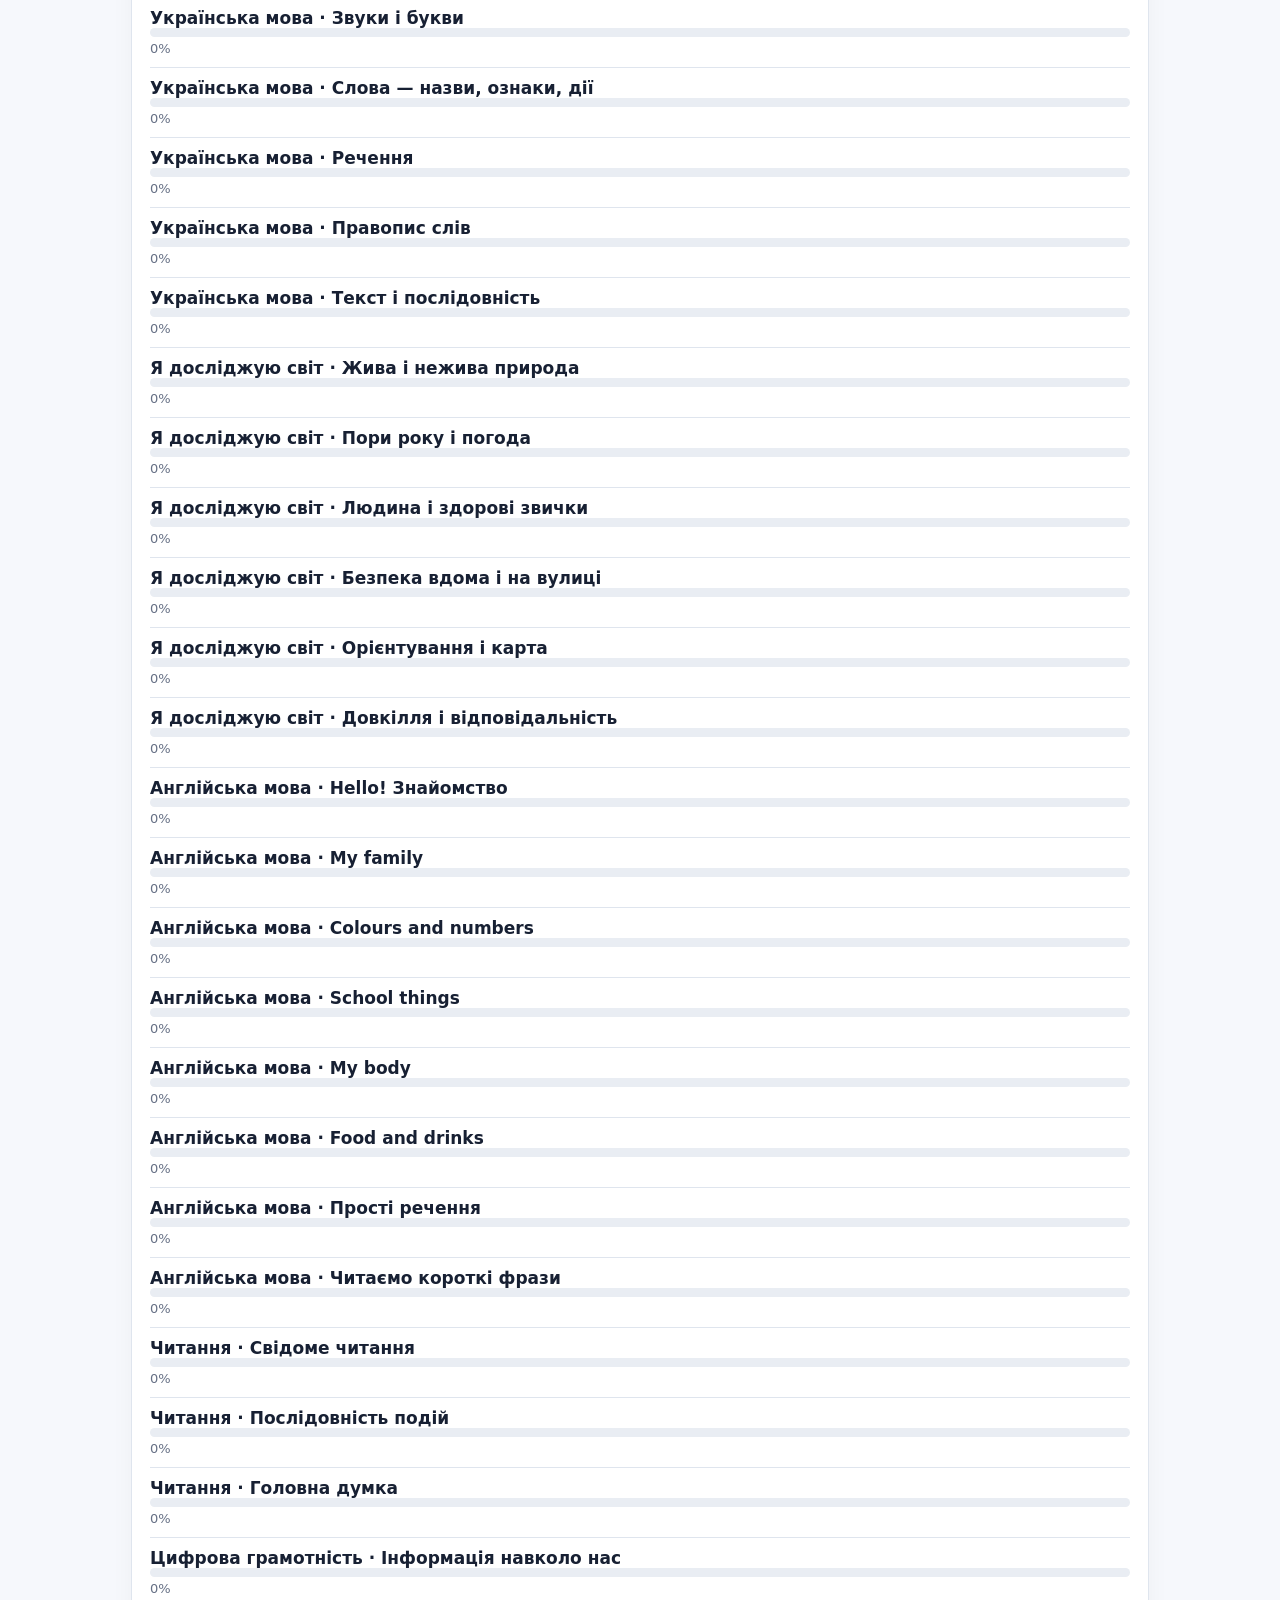
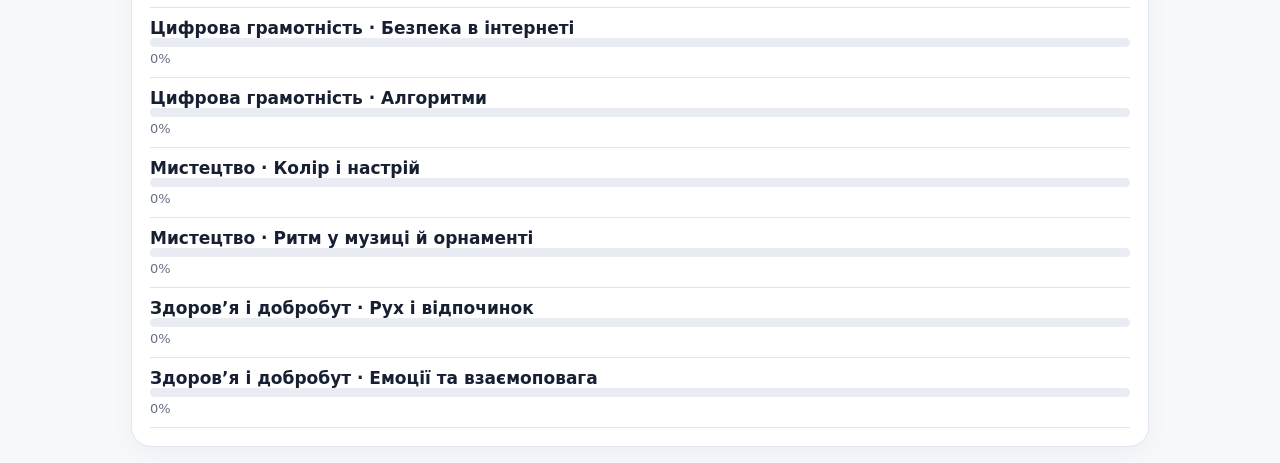
==== commit 3b2db36b: "Turn Grade 2 prototype into richer home-school experience" ====
--- a/class2/index.html
+++ b/class2/index.html
@@ -1,7 +1,7 @@
 <!doctype html><html lang="uk"><head><meta charset="utf-8"><meta name="viewport" content="width=device-width,initial-scale=1,viewport-fit=cover"><meta name="theme-color" content="#4b63d3"><meta name="apple-mobile-web-app-capable" content="yes"><meta name="apple-mobile-web-app-title" content="Навчання 2"><link rel="manifest" href="./manifest.webmanifest"><title>Навчання · 2 клас</title><style>
-:root{--b:#f6f8fc;--c:#fff;--i:#172033;--m:#667085;--l:#dfe5ee;--p:#4b63d3;--g:#16815d;--r:#b53b43}*{box-sizing:border-box}body{margin:0;font:17px system-ui,-apple-system,sans-serif;background:var(--b);color:var(--i)}header{position:sticky;top:0;z-index:5;background:#fffffff2;border-bottom:1px solid var(--l);padding:12px}.head,main{max-width:1050px;margin:auto}.head{display:flex;justify-content:space-between;gap:10px;align-items:center}.actions{display:flex;gap:7px;flex-wrap:wrap}button{border:0;border-radius:12px;padding:10px 13px;font-weight:750;background:var(--p);color:#fff}.secondary{background:#eef1f6;color:#27344d}.danger{background:#b52f38}main{padding:16px}.grid{display:grid;grid-template-columns:repeat(12,1fr);gap:13px}.card{grid-column:span 12;background:#fff;border:1px solid var(--l);border-radius:20px;padding:18px;box-shadow:0 7px 25px #18243a0a}.half{grid-column:span 6}.subjects{display:grid;grid-template-columns:repeat(4,1fr);gap:12px}.subject{border:1px solid var(--l);border-radius:16px;padding:15px}.bar{height:9px;background:#e9edf3;border-radius:99px;overflow:hidden}.bar i{display:block;height:100%;background:var(--p)}.pill{display:inline-block;padding:5px 9px;border-radius:99px;background:#edf1ff;color:#3048a8;font-size:12px;font-weight:800}.small,.muted{font-size:13px;color:var(--m)}.hidden{display:none!important}.course{display:grid;grid-template-columns:260px 1fr;gap:14px}.side button{display:block;width:100%;margin:6px 0;text-align:left;background:#fff;color:var(--i);border:1px solid var(--l)}.hero,.theory,.question,.feedback,.review{border-radius:17px;padding:16px;margin:12px 0}.hero{background:#eef3ff}.theory{background:#f8fafc;border:1px solid var(--l)}.question{border:2px solid #dce4fb;background:#fff}.answer{display:flex;gap:8px;flex-wrap:wrap}.answer input{font-size:20px;min-width:180px;flex:1;padding:12px;border:1px solid #cfd7e4;border-radius:12px}.feedback.ok{background:#e9f7f0;color:#126443}.feedback.bad{background:#fff0f0;color:#8d2931}.review{background:#fff8e8}.stats{display:grid;grid-template-columns:repeat(4,1fr);gap:10px}.stat{background:#f8fafc;border:1px solid var(--l);padding:13px;border-radius:14px}.module{padding:10px 0;border-bottom:1px solid var(--l)}@media(max-width:760px){.subjects,.stats{grid-template-columns:1fr}.half{grid-column:span 12}.course{display:block}.side{position:static}.head{align-items:flex-start}.brand small{display:none}} 
+:root{--b:#f6f8fc;--c:#fff;--i:#172033;--m:#667085;--l:#dfe5ee;--p:#4b63d3;--g:#16815d;--r:#b53b43}*{box-sizing:border-box}body{margin:0;font:17px system-ui,-apple-system,sans-serif;background:var(--b);color:var(--i)}header{position:sticky;top:0;z-index:5;background:#fffffff2;border-bottom:1px solid var(--l);padding:12px}.head,main{max-width:1050px;margin:auto}.head{display:flex;justify-content:space-between;gap:10px;align-items:center}.actions{display:flex;gap:7px;flex-wrap:wrap}button{border:0;border-radius:12px;padding:10px 13px;font-weight:750;background:var(--p);color:#fff}.secondary{background:#eef1f6;color:#27344d}.danger{background:#b52f38}main{padding:16px}.grid{display:grid;grid-template-columns:repeat(12,1fr);gap:13px}.card{grid-column:span 12;background:#fff;border:1px solid var(--l);border-radius:20px;padding:18px;box-shadow:0 7px 25px #18243a0a}.half{grid-column:span 6}.subjects{display:grid;grid-template-columns:repeat(4,1fr);gap:12px}.subject{border:1px solid var(--l);border-radius:16px;padding:15px}.bar{height:9px;background:#e9edf3;border-radius:99px;overflow:hidden}.bar i{display:block;height:100%;background:var(--p)}.pill{display:inline-block;padding:5px 9px;border-radius:99px;background:#edf1ff;color:#3048a8;font-size:12px;font-weight:800}.small,.muted{font-size:13px;color:var(--m)}.hidden{display:none!important}.course{display:grid;grid-template-columns:260px 1fr;gap:14px}.side button{display:block;width:100%;margin:6px 0;text-align:left;background:#fff;color:var(--i);border:1px solid var(--l)}.hero,.theory,.question,.feedback,.review{border-radius:17px;padding:16px;margin:12px 0}.hero{background:#eef3ff}.theory{background:#f8fafc;border:1px solid var(--l)}.question{border:2px solid #dce4fb;background:#fff}.answer{display:flex;gap:8px;flex-wrap:wrap}.answer input{font-size:20px;min-width:180px;flex:1;padding:12px;border:1px solid #cfd7e4;border-radius:12px}.feedback.ok{background:#e9f7f0;color:#126443}.feedback.bad{background:#fff0f0;color:#8d2931}.review{background:#fff8e8}.stats{display:grid;grid-template-columns:repeat(4,1fr);gap:10px}.stat{background:#f8fafc;border:1px solid var(--l);padding:13px;border-radius:14px}.module{padding:10px 0;border-bottom:1px solid var(--l)}.kidscene{margin:12px 0;border-radius:20px;padding:16px;background:linear-gradient(135deg,#f0f5ff,#fff8e8);border:1px solid #dce4fb;overflow:hidden}.kidscene svg{width:100%;height:auto;max-height:210px;display:block}.story{margin:12px 0;padding:14px 16px;border-radius:16px;background:#fff7dc;border:1px solid #f1dda1}.story b{display:block;margin-bottom:5px}.examples{display:grid;grid-template-columns:repeat(3,1fr);gap:8px;margin:12px 0}.example{padding:10px;border-radius:13px;background:#f7f9fc;border:1px solid var(--l);text-align:center}.spark{font-size:28px}.choice{display:inline-block;padding:7px 10px;border-radius:10px;background:#eef3ff;margin:3px}.schoolday{background:linear-gradient(135deg,#273c75,#4b63d3);color:#fff;border:0}.schoolday .small{color:#e5eaff}.questgrid{display:grid;grid-template-columns:repeat(2,1fr);gap:10px}.quest{background:#fff;border:1px solid var(--l);border-radius:16px;padding:14px}.quest strong{display:block;margin-bottom:5px}.readbook{font-family:Georgia,serif;font-size:19px;line-height:1.65;background:#fffdf5;border:1px solid #eadfbd;border-radius:16px;padding:18px}.badge{font-size:12px;font-weight:800;background:#fff3bf;color:#6b4f00;padding:5px 8px;border-radius:99px}.offscreen{background:#e9f7f0;border:1px solid #bfe3d1;border-radius:16px;padding:14px;margin:12px 0}.challenge{background:#f2edff;border:1px solid #d9ccff;border-radius:16px;padding:14px;margin:12px 0}@media(max-width:760px){.subjects,.stats,.examples{grid-template-columns:1fr}.half{grid-column:span 12}.course{display:block}.side{position:static}.head{align-items:flex-start}.brand small{display:none}} 
 </style></head><body><header><div class="head"><div class="brand"><b>Навчання · 2 клас</b><div class="small">Математика × Українська мова × Я досліджую світ</div></div><div class="actions"><button class="secondary" onclick="home()">Головна</button><button class="secondary" onclick="today()">План на сьогодні</button><button class="secondary" onclick="parentMode()">Батькам</button></div></div></header><main>
-<section id="home"><div class="grid"><div class="card"><span class="pill">ПРОДОВЖИТИ</span><h2 id="continueTitle">Почнімо</h2><div class="bar"><i id="allBar"></i></div><p id="allText" class="small"></p><button onclick="continueLearning()">Продовжити</button></div><div class="card"><h2>Три напрями</h2><div class="subjects" id="subjects"></div></div><div class="card"><h2>Маршрут року</h2><div id="route"></div></div></div></section>
+<section id="home"><div class="grid"><div class="card schoolday"><span class="badge">ШКОЛА ВДОМА</span><h1>Сьогоднішня пригода</h1><p>Короткі уроки, історії, досліди, творчість і рух — не лише тести.</p><button onclick="today()">Почати навчальний день</button></div><div class="card"><span class="pill">ПРОДОВЖИТИ</span><h2 id="continueTitle">Почнімо</h2><div class="bar"><i id="allBar"></i></div><p id="allText" class="small"></p><button onclick="continueLearning()">Продовжити</button></div><div class="card"><h2>Три напрями</h2><div class="subjects" id="subjects"></div></div><div class="card"><h2>Маршрут року</h2><div id="route"></div></div></div></section>
 <section id="course" class="hidden"><div class="course"><aside class="card side"><b>Теми</b><div id="side"></div></aside><article id="lesson"></article></div></section>
 <section id="today" class="hidden"><div class="card"><h2>План на сьогодні</h2><p class="muted">Одна нова тема + до двох коротких повторень.</p><div id="todayContent"></div></div></section>
 <section id="parent" class="hidden"><div class="grid"><div class="card"><h2>Батьківський звіт</h2><div class="stats"><div class="stat">Спроб<br><b id="pa"></b></div><div class="stat">Правильно<br><b id="pc"></b></div><div class="stat">Точність<br><b id="pac"></b></div><div class="stat">Час<br><b id="pt"></b></div></div></div><div class="card half"><h3>Прогрес</h3><div id="pm"></div></div><div class="card half"><h3>Помилки</h3><div id="pe"></div></div><div class="card"><h3>Історія</h3><div id="ph"></div><hr><button onclick="exportProgress()">Експорт прогресу</button> <button class="secondary" onclick="importProgress()">Імпорт</button> <button class="danger" onclick="resetProgress()">Скинути прогрес</button></div></div></section>
@@ -88,11 +88,44 @@
 const $=x=>document.getElementById(x);function hide(){['home','course','today','parent'].forEach(x=>$(x).classList.add('hidden'))}function home(){hide();$('home').classList.remove('hidden');render()}function pct(id){return Math.round(new Set(state.done[id]||[]).size/6*100)}function subjPct(s){let a=modules.filter(x=>x.s===s);return Math.round(a.reduce((z,m)=>z+pct(m.id),0)/a.length)}function normalize(x){return String(x??'').trim().toLocaleLowerCase('uk-UA').replace(/[’']/g,"'")}
 function render(){let overall=Math.round(modules.reduce((z,m)=>z+pct(m.id),0)/modules.length);$('allBar').style.width=overall+'%';$('allText').textContent=overall+'% курсу опрацьовано';let lm=modules.find(x=>x.id===state.last);$('continueTitle').textContent=lm?lm.title:'Почнімо';$('subjects').innerHTML=['math','ukr','eng','read','world','digital','art','health'].map(s=>'<div class="subject"><b>'+names[s]+'</b><p>'+subjPct(s)+'%</p><div class="bar"><i style="width:'+subjPct(s)+'%"></i></div><br><button onclick="openFirst(\''+s+'\')">Вчитися</button></div>').join('');$('route').innerHTML=modules.map(m=>'<div class="module"><b>'+names[m.s]+' · '+m.title+'</b><div class="bar"><i style="width:'+pct(m.id)+'%"></i></div><span class="small">'+pct(m.id)+'%</span></div>').join('')}
 function openFirst(s){openLesson(modules.find(m=>m.s===s).id)}function continueLearning(){openLesson(state.last||'m-add')}
-function openLesson(id){let m=modules.find(x=>x.id===id);if(!m)return;state.last=id;persist();hide();$('course').classList.remove('hidden');let v=(state.variant[id]||0)%6,t=B[m.kind][v],ans=t[0],q=t[1];$('side').innerHTML=modules.map(x=>'<button onclick="openLesson(\''+x.id+'\')">'+names[x.s]+'<br><small>'+x.title+' · '+pct(x.id)+'%</small></button>').join('');$('lesson').innerHTML='<div class="card"><span class="pill">'+names[m.s]+'</span><div class="hero"><h2>'+m.title+'</h2><p>'+m.theory+'</p></div><div class="theory"><b>Пояснення до цього типу задачі</b><p>'+explain(m.kind)+'</p></div><div class="question"><b>Задача '+(v+1)+' з 6</b><h3>'+q+'</h3><div class="answer"><input id="ans" autocomplete="off" inputmode="'+(typeof ans==='number'?'decimal':'text')+'" placeholder="Твоя відповідь"><button onclick="check(\''+id+'\')">Перевірити</button></div><div id="fb"></div><div id="rv"></div></div><button class="secondary" onclick="nextVariant(\''+id+'\')">Інша задача</button></div>'}
+function enrichment(m,v){
+ const off={math:'Знайди вдома 5 однакових предметів. Склади з ними власну математичну задачу.',ukr:'Обери будь-який предмет поруч і усно склади про нього речення з назвою, ознакою та дією.',eng:'Покажи на 3 предмети навколо й спробуй назвати англійською те, що вже знаєш.',read:'Прочитай уголос 5–10 хвилин будь-яку дитячу книжку. Розкажи дорослому, що було найцікавіше.',world:'Подивись у вікно або вийди з дорослим надвір. Запиши чи розкажи 3 спостереження про природу.',digital:'Без екрана склади алгоритм із 4 кроків: як зібрати рюкзак або зробити бутерброд.',art:'Візьми папір і створи маленький візерунок, у якому повторюються 2–3 елементи.',health:'Зроби 10 присідань, потягнися вгору та зроби кілька спокійних вдихів.'};
+ const challenge={math:'⭐ Спробуй придумати схожу задачу для дорослого.',ukr:'⭐ Спробуй пояснити правило своїми словами.',eng:'⭐ Скажи нове слово в короткій фразі.',read:'⭐ Передбач, що могло б статися далі.',world:'⭐ Постав власне запитання про те, що щойно вивчив.',digital:'⭐ Знайди один крок, який не можна переставляти місцями.',art:'⭐ Зміни один елемент так, щоб настрій роботи став іншим.',health:'⭐ Поясни, навіщо ця звичка потрібна організму.'};
+ return '<div class="challenge"><b>🧠 Завдання дослідника</b><br>'+challenge[m.s]+'</div><div class="offscreen"><b>🌍 Місія без екрана</b><br>'+off[m.s]+'</div>';
+}
+const PUBLIC_READINGS=[
+{title:'Лисиця та виноград',note:'за мотивами байки Езопа',text:'Лисиця побачила високо на лозі стиглий виноград. Вона стрибала раз, другий, третій, але не дістала ягід. Відходячи, лисиця сказала собі, що виноград, мабуть, ще кислий.',q:'Чому лисиця назвала виноград кислим?'},
+{title:'Лев і миша',note:'за мотивами байки Езопа',text:'Лев відпустив маленьку мишу, яка випадково його розбудила. Згодом лев потрапив у сітку. Миша почула його рев, прибігла й перегризла мотузки. Так маленький друг допоміг великому.',q:'Що показує вчинок миші?'},
+{title:'Рукавичка',note:'за мотивами української народної казки',text:'У лісі лежала загублена рукавичка. До неї по черзі приходили звірі й просилися погрітися. У маленькій рукавичці ставало дедалі тісніше, але мешканці намагалися поміститися разом.',q:'Чому в рукавичці ставало тісно?'},
+{title:'Колосок',note:'за мотивами української народної казки',text:'Півник знайшов колосок і попросив друзів допомогти: обмолотити зерно, змолоти його та замісити тісто. Друзі щоразу відмовлялися. Півник зробив роботу сам і спік пиріжки.',q:'Яка риса півника допомогла завершити роботу?'}
+];
+function readingExtra(m,v){if(m.s!=='read')return '';let r=PUBLIC_READINGS[v%PUBLIC_READINGS.length];return '<div class="readbook"><span class="badge">ЧИТАЄМО ІСТОРІЮ</span><h3>'+r.title+'</h3><div class="small">'+r.note+'</div><p>'+r.text+'</p><b>💬 Подумай:</b> '+r.q+'</div>'}
+function scene(m,v){
+ const palettes={math:['#ffd166','#4b63d3'],ukr:['#ff8fab','#7b2cbf'],eng:['#74c0fc','#1864ab'],read:['#ffd43b','#f76707'],world:['#8ce99a','#2b8a3e'],digital:['#91a7ff','#364fc7'],art:['#ffa8a8','#9c36b5'],health:['#63e6be','#087f5b']},p=palettes[m.s]||palettes.math;
+ const icons={math:'✦',ukr:'А',eng:'ABC',read:'📖',world:'🌱',digital:'⌘',art:'★',health:'♥'},ic=icons[m.s];
+ return '<div class="kidscene"><svg viewBox="0 0 700 210" role="img" aria-label="Навчальна ілюстрація"><rect width="700" height="210" rx="28" fill="'+p[0]+'" opacity=".22"/><circle cx="95" cy="105" r="60" fill="'+p[0]+'"/><circle cx="610" cy="70" r="38" fill="'+p[1]+'" opacity=".18"/><path d="M450 165 C500 80 570 190 660 110" fill="none" stroke="'+p[1]+'" stroke-width="12" stroke-linecap="round" opacity=".25"/><text x="95" y="122" text-anchor="middle" font-size="'+(ic.length>2?32:60)+'" font-family="system-ui" font-weight="800" fill="#172033">'+ic+'</text><text x="185" y="88" font-size="27" font-family="system-ui" font-weight="800" fill="#172033">'+m.title.replace(/&/g,'&amp;')+'</text><text x="185" y="128" font-size="18" font-family="system-ui" fill="#4b5565">Місія '+(v+1)+' · досліди → подумай → відповідай</text><circle cx="210" cy="164" r="8" fill="'+p[1]+'"/><circle cx="240" cy="164" r="8" fill="'+p[0]+'"/><circle cx="270" cy="164" r="8" fill="'+p[1]+'"/></svg></div>';
+}
+function storyFor(m,v){
+ const stories={
+ math:['У крамниці роботів треба швидко порахувати деталі.','Космічна команда пакує припаси у контейнери.','Маленький архітектор перевіряє розміри будиночка.'],
+ ukr:['Редактор дитячої газети шукає мовну помилку.','Лисеня пише лист другові й просить тебе перевірити текст.','У бібліотеці загубилися слова — допоможи повернути їх на місце.'],
+ eng:['Ти зустрів нового друга з іншої країни. Спробуй порозумітися англійською.','Мандрівник збирає англійські слова для наступної пригоди.','У маленькому кафе всі підписи англійською — розшифруй їх.'],
+ read:['Ти детектив історій: уважна деталь допоможе знайти відповідь.','Книжковий герой залишив підказку в одному реченні.','Склади події так, ніби монтуєш маленький мультфільм.'],
+ world:['Сьогодні ти дослідник природи з власним польовим щоденником.','Експедиція помітила щось цікаве — допоможи це пояснити.','У науковій лабораторії потрібне твоє спостереження.'],
+ digital:['Ти керуєш маленьким роботом і вчиш його діяти безпечно.','Цифровий детектив перевіряє повідомлення та команди.','Допоможи герою пройти інтернет-пригоду без небезпечних кроків.'],
+ art:['У майстерні художника сьогодні експеримент із формою, кольором і ритмом.','Створи подумки афішу для казкової вистави.','Музичний робот шукає ритм у звуках і візерунках.'],
+ health:['Герой готується до активного дня й обирає корисні звички.','Команда друзів вчиться розуміти емоції одне одного.','Склади для героя безпечний і здоровий день.']
+ };let a=stories[m.s]||stories.math;return '<div class="story"><b>🌟 Мініісторія</b>'+a[v%a.length]+'</div>';
+}
+function examplesFor(m){
+ const x={math:['🍎 8 + 7','🧱 3 × 4','📏 1 м = 100 см'],ukr:['🐱 хто?','🌿 зелений','🏃 біжить'],eng:['👋 Hello!','🎒 bag','🍎 apple'],read:['Хто герой?','Що сталося?','Чому?'],world:['🌳 живе','☁️ погода','🧭 напрям'],digital:['🔒 пароль','1 → 2 → 3','🛡️ безпека'],art:['🔴 колір','〰️ лінія','♫ ритм'],health:['💧 вода','🏃 рух','🙂 емоції']}[m.s]||[];
+ return '<div class="examples">'+x.map(z=>'<div class="example"><span class="spark">'+z.split(' ')[0]+'</span><br>'+z.substring(z.indexOf(' ')+1)+'</div>').join('')+'</div>';
+}
+function openLesson(id){let m=modules.find(x=>x.id===id);if(!m)return;state.last=id;persist();hide();$('course').classList.remove('hidden');let v=(state.variant[id]||0)%6,t=B[m.kind][v],ans=t[0],q=t[1];$('side').innerHTML=modules.map(x=>'<button onclick="openLesson(\''+x.id+'\')">'+names[x.s]+'<br><small>'+x.title+' · '+pct(x.id)+'%</small></button>').join('');$('lesson').innerHTML='<div class="card"><span class="pill">'+names[m.s]+'</span>'+scene(m,v)+storyFor(m,v)+readingExtra(m,v)+'<div class="hero"><h2>'+m.title+'</h2><p>'+m.theory+'</p></div><div class="theory"><b>Пояснення до цього типу задачі</b><p>'+explain(m.kind)+'</p></div><div class="question"><b>Задача '+(v+1)+' з 6</b><h3>'+q+'</h3><div class="answer"><input id="ans" autocomplete="off" inputmode="'+(typeof ans==='number'?'decimal':'text')+'" placeholder="Твоя відповідь"><button onclick="check(\''+id+'\')">Перевірити</button></div><div id="fb"></div><div id="rv"></div></div><button class="secondary" onclick="nextVariant(\''+id+'\')">Інша задача</button></div>'}
 function explain(k){return ({enghello:'Повтори коротку фразу вголос і зверни увагу на знайоме ключове слово.',engfamily:'Зв’яжи англійське слово з конкретною людиною у родині.',engcolors:'Назви колір або число англійською без перекладу по буквах.',engschool:'Уяви предмет у школі та назви його англійською.',engbody:'Покажи частину тіла на собі й назви її англійською.',engfood:'Уяви продукт і побудуй коротку англійську фразу.',engsent:'Шукай правильний порядок слів у короткому реченні.',engread:'Прочитай усю фразу й знайди знайоме ключове слово.',reading:'Знайди у реченні факт, який прямо відповідає на запитання.',readorder:'Уяви події як короткий мультфільм і віднови природний порядок.',readmain:'Запитай себе: про що найважливіше говорить цей маленький текст?',dinfo:'Визнач, у якій формі людина отримує повідомлення.',dsafe:'Обирай варіант, який захищає особисті дані та дозволяє звернутися до дорослого.',dalgo:'Перевір порядок кроків: кожна наступна дія має бути можливою після попередньої.',artcolor:'Згадай, як колір, форма й лінія працюють у зображенні.',artrhythm:'Знайди елемент або схему, яка повторюється.',hmove:'Обери звичку, яка допомагає тілу рухатися й відновлюватися.',hemotion:'Назви емоцію або обери поважний і безпечний спосіб взаємодії.',arith:'Розклади числа на зручні частини та виконуй дію уважно. Перевір результат зворотною дією.',mult:'Уяви однакові групи. Кількість у групі повторюється стільки разів, скільки є груп.',div:'Уяви, що розкладаєш усі предмети порівну. Порахуй, скільки потрапить в одну групу.',word:'Назви відомі величини та запитання. Визнач, що відбувається з кількістю, і лише тоді обери дію.',measure:'Спочатку назви одиницю вимірювання і перевір, чи всі величини подані в однакових одиницях.',geo:'Пройди подумки уздовж усієї межі фігури та склади довжини її сторін.',syll:'Промов слово повільно. Кожен склад має голосний звук.',sound:'Промов слово й відшукай голосні звуки. Не плутай кількість букв із кількістю голосних.',parts:'Постав до слова запитання: хто?/що?, який?/яка? або що робить?',sent:'Визнач, це повідомлення, запитання чи сильне почуття/заклик.',spell:'Промов слово повільно, зверни увагу на велику літеру, апостроф або м’який знак.',text:'Уяви події як маленький фільм і визнач природний порядок.',nature:'Перевір ознаки живого: ріст, живлення, дихання, розмноження.',season:'Шукай характерну ознаку погоди або сезонної зміни.',body:'Обери звичку, яка допомагає організму бути чистим, активним і відновлюватися.',safe:'Обирай дію, що спершу зменшує небезпеку та залучає дорослого.',map:'Згадай основні напрямки та призначення карти.',eco:'Подумай, яка дія економить ресурси або зменшує кількість відходів.'})[k]}
-function check(id){let m=modules.find(x=>x.id===id),v=(state.variant[id]||0)%6,t=B[m.kind][v],got=$('ans').value,ok=typeof t[0]==='number'?Math.abs(Number(got.replace(',','.'))-t[0])<.001:normalize(got)===normalize(t[0]);state.attempts++;if(ok){state.correct++;state.done[id]=state.done[id]||[];if(!state.done[id].includes(String(v)))state.done[id].push(String(v));$('fb').className='feedback ok';$('fb').innerHTML='✓ Правильно. Самостійна відповідь зарахована.';$('rv').innerHTML='';state.review[id]=Date.now()+3*86400000}else{state.errors[id]=(state.errors[id]||0)+1;$('fb').className='feedback bad';$('fb').innerHTML='✗ Відповідь поки не підходить. Перевір, який крок або поняття ти використав.';$('rv').className='review';$('rv').innerHTML='<b>Що повторити:</b> '+m.theory+'<br><br>Готової відповіді не показуємо. Повернись до правила й спробуй самостійно.';state.review[id]=Date.now()+86400000}state.history.push({id,ok,v,t:Date.now()});if(state.history.length>500)state.history=state.history.slice(-500);save()}
+function check(id){let m=modules.find(x=>x.id===id),v=(state.variant[id]||0)%6,t=B[m.kind][v],got=$('ans').value,ok=typeof t[0]==='number'?Math.abs(Number(got.replace(',','.'))-t[0])<.001:normalize(got)===normalize(t[0]);state.attempts++;if(ok){state.correct++;state.done[id]=state.done[id]||[];if(!state.done[id].includes(String(v)))state.done[id].push(String(v));$('fb').className='feedback ok';$('fb').innerHTML='🎉 Правильно! Місію виконано. Самостійна відповідь зарахована.';$('rv').innerHTML='';state.review[id]=Date.now()+3*86400000}else{state.errors[id]=(state.errors[id]||0)+1;$('fb').className='feedback bad';$('fb').innerHTML='💡 Майже. Перевір, який крок або поняття ти використав, і спробуй ще раз.';$('rv').className='review';$('rv').innerHTML='<b>Що повторити:</b> '+m.theory+'<br><br>Готової відповіді не показуємо. Повернись до правила й спробуй самостійно.';state.review[id]=Date.now()+86400000}state.history.push({id,ok,v,t:Date.now()});if(state.history.length>500)state.history=state.history.slice(-500);save()}
 function nextVariant(id){let done=state.done[id]||[],cur=(state.variant[id]||0)%6,n=-1;for(let k=1;k<=6;k++){let x=(cur+k)%6;if(!done.includes(String(x))){n=x;break}}state.variant[id]=n<0?(cur+1)%6:n;save();openLesson(id)}
-function today(){hide();$('today').classList.remove('hidden');let due=modules.filter(m=>(state.review[m.id]||Infinity)<=Date.now()).sort((a,b)=>(state.errors[b.id]||0)-(state.errors[a.id]||0)).slice(0,2),next=modules.find(m=>pct(m.id)<100)||modules[0];$('todayContent').innerHTML='<div class="module"><b>1. Основна тема: '+next.title+'</b><br><button onclick="openLesson(\''+next.id+'\')">Почати</button></div>'+due.map((m,i)=>'<div class="module"><b>'+(i+2)+'. Повторення: '+m.title+'</b><br><button class="secondary" onclick="openLesson(\''+m.id+'\')">Повторити</button></div>').join('')}
+function today(){hide();$('today').classList.remove('hidden');let due=modules.filter(m=>(state.review[m.id]||Infinity)<=Date.now()).sort((a,b)=>(state.errors[b.id]||0)-(state.errors[a.id]||0)).slice(0,2),next=modules.find(m=>pct(m.id)<100)||modules[0];$('todayContent').innerHTML='<div class="story"><b>🎒 Формат дня</b>1 основний урок · коротке повторення · читання/англійська · творча або рухова місія. Між блоками зроби перерву.</div><div class="module"><b>1. Основна тема: '+next.title+'</b><br><button onclick="openLesson(\''+next.id+'\')">Почати</button></div>'+due.map((m,i)=>'<div class="module"><b>'+(i+2)+'. Повторення: '+m.title+'</b><br><button class="secondary" onclick="openLesson(\''+m.id+'\')">Повторити</button></div>').join('')}
 function parentMode(){hide();$('parent').classList.remove('hidden');$('pa').textContent=state.attempts;$('pc').textContent=state.correct;$('pac').textContent=(state.attempts?Math.round(state.correct/state.attempts*100):0)+'%';$('pt').textContent=Math.round(state.studyMs/60000)+' хв';$('pm').innerHTML=modules.map(m=>'<div class="module">'+m.title+' — <b>'+pct(m.id)+'%</b></div>').join('');$('pe').innerHTML=modules.filter(m=>state.errors[m.id]).map(m=>'<div class="module">'+m.title+' — <b>'+state.errors[m.id]+'</b></div>').join('')||'Помилок ще немає.';$('ph').innerHTML=state.history.slice(-12).reverse().map(h=>{let m=modules.find(x=>x.id===h.id);return '<div class="module">'+new Date(h.t).toLocaleString('uk-UA')+' · '+(m?m.title:h.id)+' · '+(h.ok?'✓':'✗')+'</div>'}).join('')||'Історія порожня.'}
 function exportProgress(){let a=document.createElement('a');a.href=URL.createObjectURL(new Blob([JSON.stringify(state,null,2)],{type:'application/json'}));a.download='class2-progress.json';a.click()}function importProgress(){let i=document.createElement('input');i.type='file';i.accept='.json';i.onchange=()=>{let r=new FileReader();r.onload=()=>{try{let x=JSON.parse(r.result);if(!x.history)throw 0;state=x;save();alert('Прогрес імпортовано')}catch(e){alert('Неправильний файл')}};r.readAsText(i.files[0])};i.click()}function resetProgress(){if(!confirm('Скинути весь прогрес?'))return;if(!confirm('Точно почати з нуля?'))return;localStorage.removeItem(KEY);localStorage.removeItem(BACK);location.reload()}render();if('serviceWorker'in navigator)window.addEventListener('load',()=>navigator.serviceWorker.register('./sw.js').catch(()=>{}));
 </script></body></html>
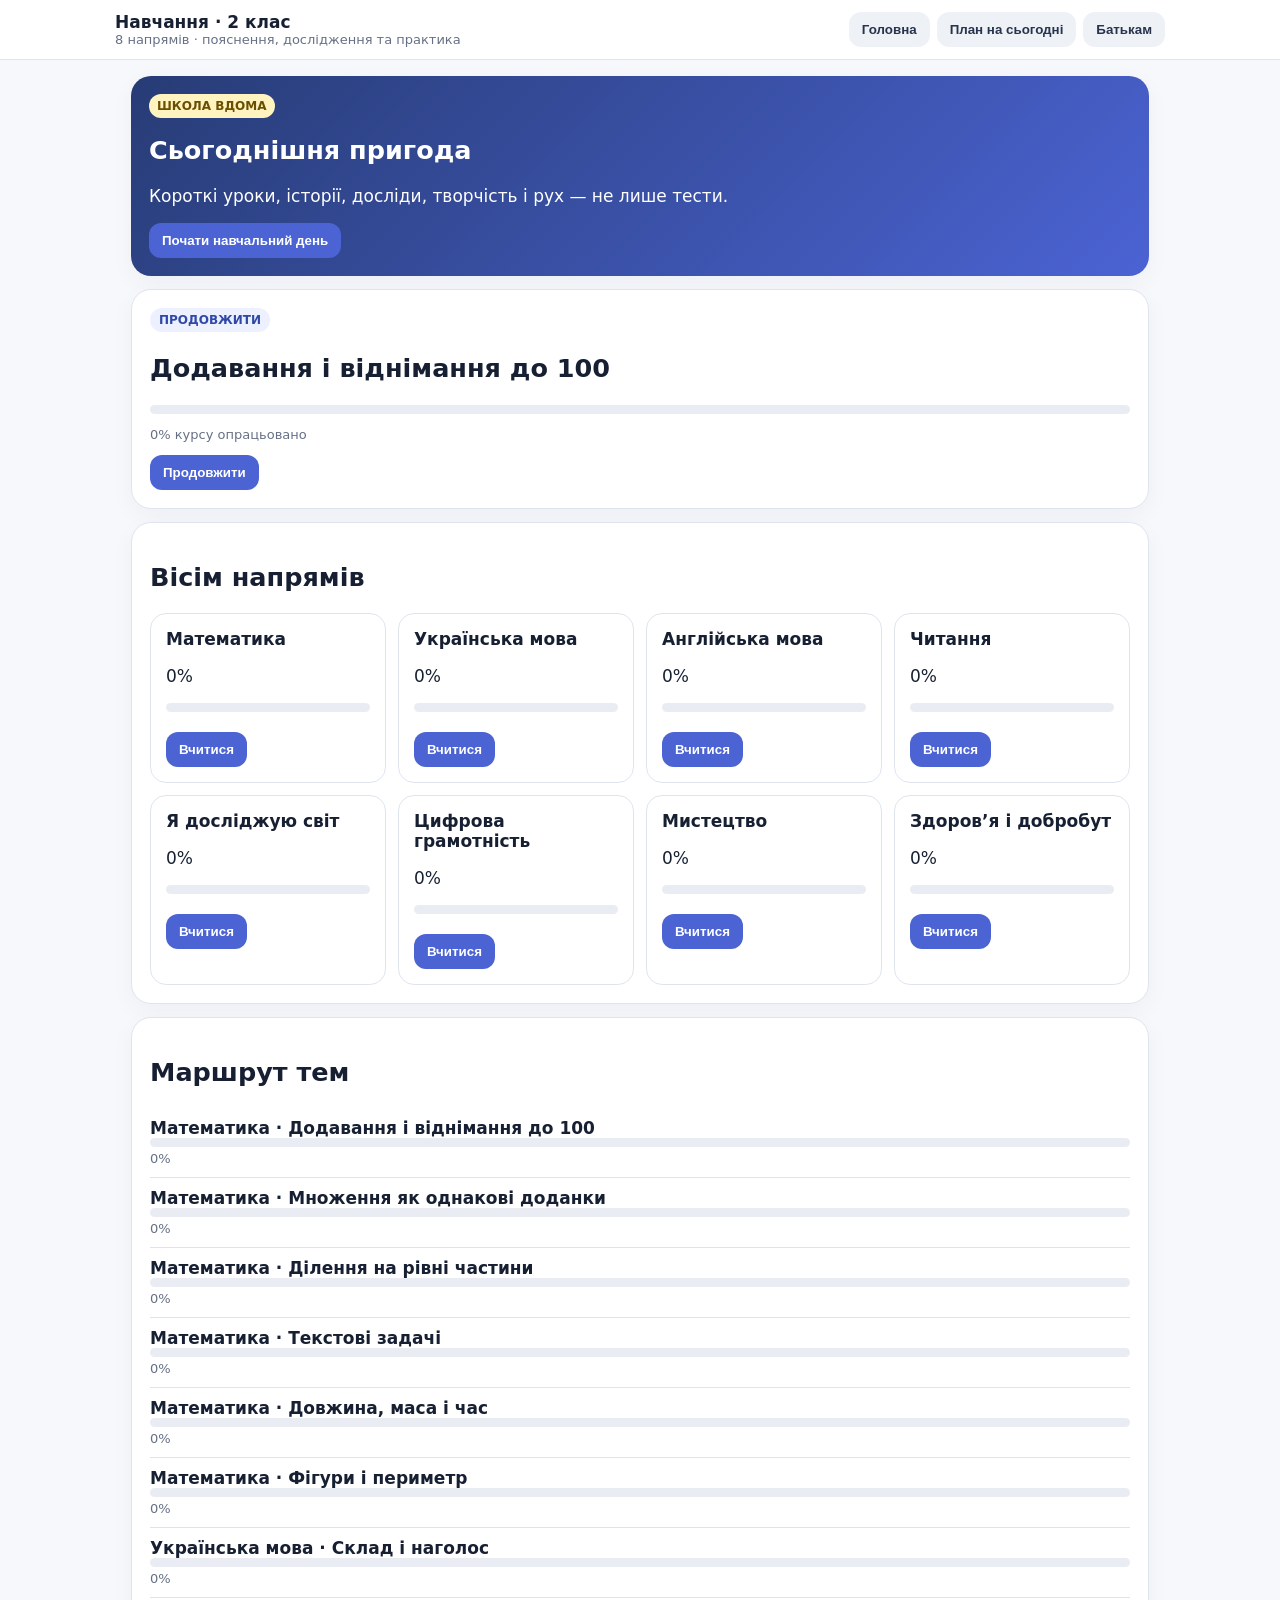
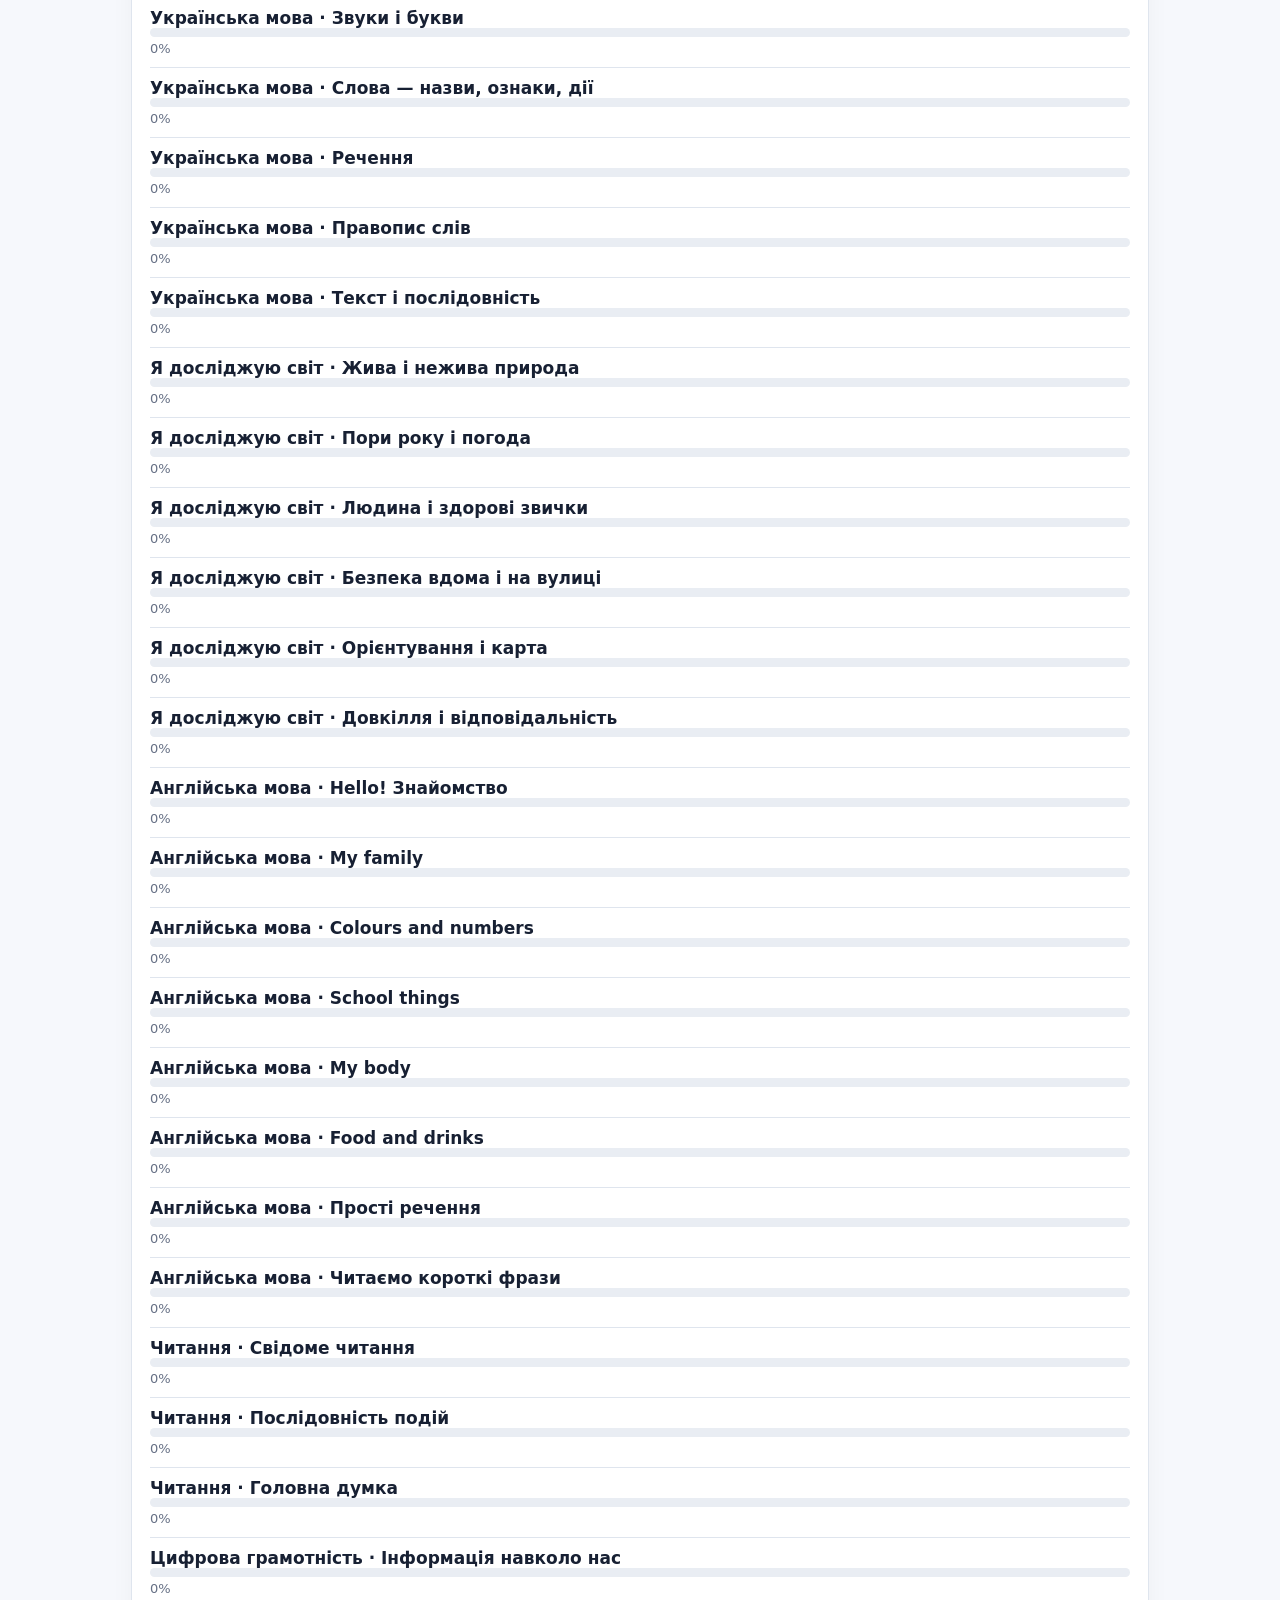
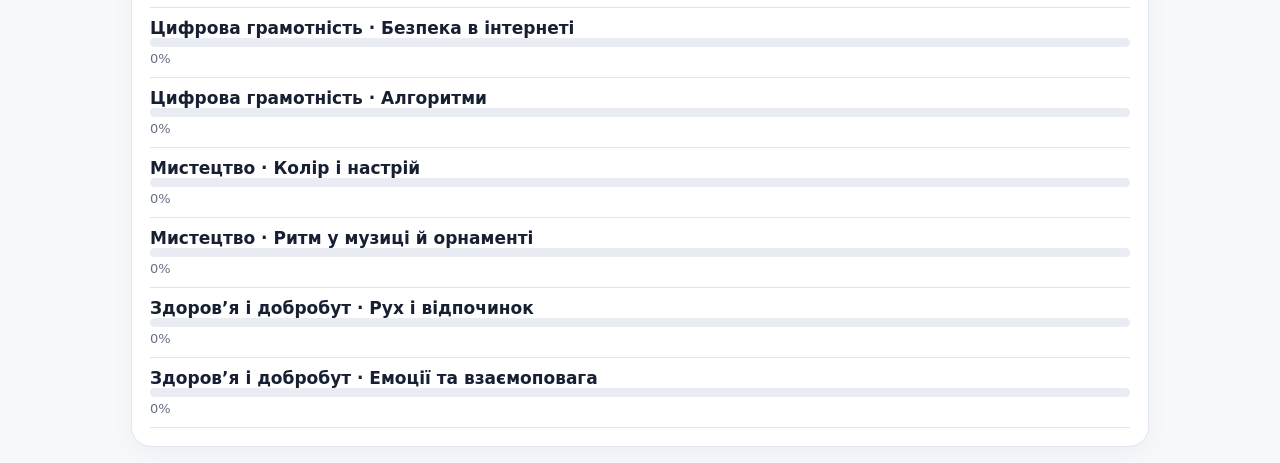
==== commit 2be87b26: "Rebuild all Class 2 topics with age-appropriate learning activities" ====
--- a/class2/index.html
+++ b/class2/index.html
@@ -1,7 +1,7 @@
 <!doctype html><html lang="uk"><head><meta charset="utf-8"><meta name="viewport" content="width=device-width,initial-scale=1,viewport-fit=cover"><meta name="theme-color" content="#4b63d3"><meta name="apple-mobile-web-app-capable" content="yes"><meta name="apple-mobile-web-app-title" content="Навчання 2"><link rel="manifest" href="./manifest.webmanifest"><title>Навчання · 2 клас</title><style>
-:root{--b:#f6f8fc;--c:#fff;--i:#172033;--m:#667085;--l:#dfe5ee;--p:#4b63d3;--g:#16815d;--r:#b53b43}*{box-sizing:border-box}body{margin:0;font:17px system-ui,-apple-system,sans-serif;background:var(--b);color:var(--i)}header{position:sticky;top:0;z-index:5;background:#fffffff2;border-bottom:1px solid var(--l);padding:12px}.head,main{max-width:1050px;margin:auto}.head{display:flex;justify-content:space-between;gap:10px;align-items:center}.actions{display:flex;gap:7px;flex-wrap:wrap}button{border:0;border-radius:12px;padding:10px 13px;font-weight:750;background:var(--p);color:#fff}.secondary{background:#eef1f6;color:#27344d}.danger{background:#b52f38}main{padding:16px}.grid{display:grid;grid-template-columns:repeat(12,1fr);gap:13px}.card{grid-column:span 12;background:#fff;border:1px solid var(--l);border-radius:20px;padding:18px;box-shadow:0 7px 25px #18243a0a}.half{grid-column:span 6}.subjects{display:grid;grid-template-columns:repeat(4,1fr);gap:12px}.subject{border:1px solid var(--l);border-radius:16px;padding:15px}.bar{height:9px;background:#e9edf3;border-radius:99px;overflow:hidden}.bar i{display:block;height:100%;background:var(--p)}.pill{display:inline-block;padding:5px 9px;border-radius:99px;background:#edf1ff;color:#3048a8;font-size:12px;font-weight:800}.small,.muted{font-size:13px;color:var(--m)}.hidden{display:none!important}.course{display:grid;grid-template-columns:260px 1fr;gap:14px}.side button{display:block;width:100%;margin:6px 0;text-align:left;background:#fff;color:var(--i);border:1px solid var(--l)}.hero,.theory,.question,.feedback,.review{border-radius:17px;padding:16px;margin:12px 0}.hero{background:#eef3ff}.theory{background:#f8fafc;border:1px solid var(--l)}.question{border:2px solid #dce4fb;background:#fff}.answer{display:flex;gap:8px;flex-wrap:wrap}.answer input{font-size:20px;min-width:180px;flex:1;padding:12px;border:1px solid #cfd7e4;border-radius:12px}.feedback.ok{background:#e9f7f0;color:#126443}.feedback.bad{background:#fff0f0;color:#8d2931}.review{background:#fff8e8}.stats{display:grid;grid-template-columns:repeat(4,1fr);gap:10px}.stat{background:#f8fafc;border:1px solid var(--l);padding:13px;border-radius:14px}.module{padding:10px 0;border-bottom:1px solid var(--l)}.kidscene{margin:12px 0;border-radius:20px;padding:16px;background:linear-gradient(135deg,#f0f5ff,#fff8e8);border:1px solid #dce4fb;overflow:hidden}.kidscene svg{width:100%;height:auto;max-height:210px;display:block}.story{margin:12px 0;padding:14px 16px;border-radius:16px;background:#fff7dc;border:1px solid #f1dda1}.story b{display:block;margin-bottom:5px}.examples{display:grid;grid-template-columns:repeat(3,1fr);gap:8px;margin:12px 0}.example{padding:10px;border-radius:13px;background:#f7f9fc;border:1px solid var(--l);text-align:center}.spark{font-size:28px}.choice{display:inline-block;padding:7px 10px;border-radius:10px;background:#eef3ff;margin:3px}.schoolday{background:linear-gradient(135deg,#273c75,#4b63d3);color:#fff;border:0}.schoolday .small{color:#e5eaff}.questgrid{display:grid;grid-template-columns:repeat(2,1fr);gap:10px}.quest{background:#fff;border:1px solid var(--l);border-radius:16px;padding:14px}.quest strong{display:block;margin-bottom:5px}.readbook{font-family:Georgia,serif;font-size:19px;line-height:1.65;background:#fffdf5;border:1px solid #eadfbd;border-radius:16px;padding:18px}.badge{font-size:12px;font-weight:800;background:#fff3bf;color:#6b4f00;padding:5px 8px;border-radius:99px}.offscreen{background:#e9f7f0;border:1px solid #bfe3d1;border-radius:16px;padding:14px;margin:12px 0}.challenge{background:#f2edff;border:1px solid #d9ccff;border-radius:16px;padding:14px;margin:12px 0}@media(max-width:760px){.subjects,.stats,.examples{grid-template-columns:1fr}.half{grid-column:span 12}.course{display:block}.side{position:static}.head{align-items:flex-start}.brand small{display:none}} 
-</style></head><body><header><div class="head"><div class="brand"><b>Навчання · 2 клас</b><div class="small">Математика × Українська мова × Я досліджую світ</div></div><div class="actions"><button class="secondary" onclick="home()">Головна</button><button class="secondary" onclick="today()">План на сьогодні</button><button class="secondary" onclick="parentMode()">Батькам</button></div></div></header><main>
-<section id="home"><div class="grid"><div class="card schoolday"><span class="badge">ШКОЛА ВДОМА</span><h1>Сьогоднішня пригода</h1><p>Короткі уроки, історії, досліди, творчість і рух — не лише тести.</p><button onclick="today()">Почати навчальний день</button></div><div class="card"><span class="pill">ПРОДОВЖИТИ</span><h2 id="continueTitle">Почнімо</h2><div class="bar"><i id="allBar"></i></div><p id="allText" class="small"></p><button onclick="continueLearning()">Продовжити</button></div><div class="card"><h2>Три напрями</h2><div class="subjects" id="subjects"></div></div><div class="card"><h2>Маршрут року</h2><div id="route"></div></div></div></section>
+:root{--b:#f6f8fc;--c:#fff;--i:#172033;--m:#667085;--l:#dfe5ee;--p:#4b63d3;--g:#16815d;--r:#b53b43}*{box-sizing:border-box}body{margin:0;font:17px system-ui,-apple-system,sans-serif;background:var(--b);color:var(--i)}header{position:sticky;top:0;z-index:5;background:#fffffff2;border-bottom:1px solid var(--l);padding:12px}.head,main{max-width:1050px;margin:auto}.head{display:flex;justify-content:space-between;gap:10px;align-items:center}.actions{display:flex;gap:7px;flex-wrap:wrap}button{border:0;border-radius:12px;padding:10px 13px;font-weight:750;background:var(--p);color:#fff}.secondary{background:#eef1f6;color:#27344d}.danger{background:#b52f38}main{padding:16px}.grid{display:grid;grid-template-columns:repeat(12,1fr);gap:13px}.card{grid-column:span 12;background:#fff;border:1px solid var(--l);border-radius:20px;padding:18px;box-shadow:0 7px 25px #18243a0a}.half{grid-column:span 6}.subjects{display:grid;grid-template-columns:repeat(4,1fr);gap:12px}.subject{border:1px solid var(--l);border-radius:16px;padding:15px}.bar{height:9px;background:#e9edf3;border-radius:99px;overflow:hidden}.bar i{display:block;height:100%;background:var(--p)}.pill{display:inline-block;padding:5px 9px;border-radius:99px;background:#edf1ff;color:#3048a8;font-size:12px;font-weight:800}.small,.muted{font-size:13px;color:var(--m)}.hidden{display:none!important}.course{display:grid;grid-template-columns:260px 1fr;gap:14px}.side button{display:block;width:100%;margin:6px 0;text-align:left;background:#fff;color:var(--i);border:1px solid var(--l)}.hero,.theory,.question,.feedback,.review{border-radius:17px;padding:16px;margin:12px 0}.hero{background:#eef3ff}.theory{background:#f8fafc;border:1px solid var(--l)}.question{border:2px solid #dce4fb;background:#fff}.answer{display:flex;gap:8px;flex-wrap:wrap}.answer input{font-size:20px;min-width:180px;flex:1;padding:12px;border:1px solid #cfd7e4;border-radius:12px}.feedback.ok{background:#e9f7f0;color:#126443}.feedback.bad{background:#fff0f0;color:#8d2931}.review{background:#fff8e8}.stats{display:grid;grid-template-columns:repeat(4,1fr);gap:10px}.stat{background:#f8fafc;border:1px solid var(--l);padding:13px;border-radius:14px}.module{padding:10px 0;border-bottom:1px solid var(--l)}.kidscene{margin:12px 0;border-radius:20px;padding:16px;background:linear-gradient(135deg,#f0f5ff,#fff8e8);border:1px solid #dce4fb;overflow:hidden}.kidscene svg{width:100%;height:auto;max-height:210px;display:block}.story{margin:12px 0;padding:14px 16px;border-radius:16px;background:#fff7dc;border:1px solid #f1dda1}.story b{display:block;margin-bottom:5px}.examples{display:grid;grid-template-columns:repeat(3,1fr);gap:8px;margin:12px 0}.example{padding:10px;border-radius:13px;background:#f7f9fc;border:1px solid var(--l);text-align:center}.spark{font-size:28px}.choice{display:inline-block;padding:7px 10px;border-radius:10px;background:#eef3ff;margin:3px}.schoolday{background:linear-gradient(135deg,#273c75,#4b63d3);color:#fff;border:0}.schoolday .small{color:#e5eaff}.questgrid{display:grid;grid-template-columns:repeat(2,1fr);gap:10px}.quest{background:#fff;border:1px solid var(--l);border-radius:16px;padding:14px}.quest strong{display:block;margin-bottom:5px}.readbook{font-family:Georgia,serif;font-size:19px;line-height:1.65;background:#fffdf5;border:1px solid #eadfbd;border-radius:16px;padding:18px}.badge{font-size:12px;font-weight:800;background:#fff3bf;color:#6b4f00;padding:5px 8px;border-radius:99px}.offscreen{background:#e9f7f0;border:1px solid #bfe3d1;border-radius:16px;padding:14px;margin:12px 0}.challenge{background:#f2edff;border:1px solid #d9ccff;border-radius:16px;padding:14px;margin:12px 0}.activity{border:2px solid #dce4fb;border-radius:18px;padding:15px;margin:12px 0;background:#fff}.activity h3{margin-top:0}.tapgrid{display:grid;grid-template-columns:repeat(2,1fr);gap:9px}.tapgrid button{background:#f6f8ff;color:#172033;border:2px solid #dce4fb;min-height:58px;font-size:17px}.tapgrid button:active{transform:scale(.98)}.activityResult{margin-top:10px;font-weight:800}.learnpack{background:#eef7ff;border:1px solid #bfdcf4;border-radius:18px;padding:16px;margin:14px 0}.learnpack h3{margin-top:0}.learnsteps{display:grid;grid-template-columns:repeat(3,1fr);gap:8px}.learnstep{background:#fff;border-radius:12px;padding:10px;border:1px solid #d7e7f4}.quizbox{background:#fff;border:2px solid #d9e2f7;border-radius:18px;padding:16px;margin:14px 0}.quizitem{padding:13px 0;border-bottom:1px solid var(--l)}.quizitem:last-child{border:0}.quizopts{display:grid;gap:7px;margin-top:9px}.quizopts button{background:#f7f9ff;color:#172033;border:1px solid #ccd7ef;text-align:left}.quizopts button.good{background:#e8f7ef;border-color:#70bf98}.quizopts button.bad{background:#fff0f0;border-color:#e69aa0}.quizcheck{margin-top:8px}.quizfb{font-weight:750;margin-top:7px}.multiopt{display:flex;gap:8px;align-items:center;padding:8px;border:1px solid #dbe2ee;border-radius:10px;margin:6px 0}.learnsteps{grid-template-columns:repeat(3,1fr)}.tokenrow{display:flex;gap:7px;flex-wrap:wrap}.token{background:#fff7dc!important;color:#5d4600!important;border:1px solid #efd889!important}.built{min-height:48px;padding:10px;border:2px dashed #b7c4df;border-radius:12px;margin:9px 0}@media(max-width:760px){.subjects,.stats,.examples,.learnsteps{grid-template-columns:1fr}.half{grid-column:span 12}.course{display:block}.side{position:static}.head{align-items:flex-start}.brand small{display:none}} 
+</style><link rel="stylesheet" href="./lessons/lessons.css"></head><body><header><div class="head"><div class="brand"><b>Навчання · 2 клас</b><div class="small">8 напрямів · пояснення, дослідження та практика</div></div><div class="actions"><button class="secondary" onclick="home()">Головна</button><button class="secondary" onclick="today()">План на сьогодні</button><button class="secondary" onclick="parentMode()">Батькам</button></div></div></header><main>
+<section id="home"><div class="grid"><div class="card schoolday"><span class="badge">ШКОЛА ВДОМА</span><h1>Сьогоднішня пригода</h1><p>Короткі уроки, історії, досліди, творчість і рух — не лише тести.</p><button onclick="today()">Почати навчальний день</button></div><div class="card"><span class="pill">ПРОДОВЖИТИ</span><h2 id="continueTitle">Почнімо</h2><div class="bar"><i id="allBar"></i></div><p id="allText" class="small"></p><button onclick="continueLearning()">Продовжити</button></div><div class="card"><h2>Вісім напрямів</h2><div class="subjects" id="subjects"></div></div><div class="card"><h2>Маршрут тем</h2><div id="route"></div></div></div></section>
 <section id="course" class="hidden"><div class="course"><aside class="card side"><b>Теми</b><div id="side"></div></aside><article id="lesson"></article></div></section>
 <section id="today" class="hidden"><div class="card"><h2>План на сьогодні</h2><p class="muted">Одна нова тема + до двох коротких повторень.</p><div id="todayContent"></div></div></section>
 <section id="parent" class="hidden"><div class="grid"><div class="card"><h2>Батьківський звіт</h2><div class="stats"><div class="stat">Спроб<br><b id="pa"></b></div><div class="stat">Правильно<br><b id="pc"></b></div><div class="stat">Точність<br><b id="pac"></b></div><div class="stat">Час<br><b id="pt"></b></div></div></div><div class="card half"><h3>Прогрес</h3><div id="pm"></div></div><div class="card half"><h3>Помилки</h3><div id="pe"></div></div><div class="card"><h3>Історія</h3><div id="ph"></div><hr><button onclick="exportProgress()">Експорт прогресу</button> <button class="secondary" onclick="importProgress()">Імпорт</button> <button class="danger" onclick="resetProgress()">Скинути прогрес</button></div></div></section>
@@ -51,7 +51,7 @@
 measure:[[100,'Скільки сантиметрів у 1 метрі?'],[60,'Скільки хвилин в 1 годині?'],[7,'Скільки днів у тижні?'],[1000,'Скільки грамів у 1 кілограмі?'],[30,'Стрічка 50 см, відрізали 20 см. Скільки лишилось?'],[90,'1 год 30 хв — скільки це хвилин?']],
 geo:[[14,'Прямокутник має сторони 3 см і 4 см. Знайди периметр.'],[20,'Квадрат має сторону 5 см. Знайди периметр.'],[18,'Прямокутник 4 см × 5 см. Периметр?'],[12,'Квадрат зі стороною 3 см. Периметр?'],[16,'Прямокутник 2 см × 6 см. Периметр?'],[24,'Квадрат зі стороною 6 см. Периметр?']],
 syll:[[2,'Скільки складів у слові «вода»?'],[3,'Скільки складів у слові «машина»?'],[2,'Скільки складів у слові «книга»?'],[3,'Скільки складів у слові «молоко»?'],[2,'Скільки складів у слові «весна»?'],[3,'Скільки складів у слові «дерево»?']],
-sound:[[3,'Скільки голосних букв у слові «малина»?'],[2,'Скільки голосних у слові «вода»?'],[2,'Скільки голосних у слові «книга»?'],[3,'Скільки голосних у слові «дорога»?'],[2,'Скільки голосних у слові «літо»?'],[3,'Скільки голосних у слові «Україна»?']],
+sound:[[3,'Скільки голосних букв у слові «малина»?'],[2,'Скільки голосних у слові «вода»?'],[2,'Скільки голосних у слові «книга»?'],[3,'Скільки голосних у слові «дорога»?'],[2,'Скільки голосних у слові «літо»?'],[4,'Скільки голосних букв у слові «Україна»?']],
 parts:[['дія','Яке це слово за значенням: «біжить» — назва, ознака чи дія?'],['ознака','«зелений» — назва, ознака чи дія?'],['назва','«школа» — назва, ознака чи дія?'],['дія','«читає» — назва, ознака чи дія?'],['ознака','«веселий» — назва, ознака чи дія?'],['назва','«кіт» — назва, ознака чи дія?']],
 sent:[['.','Який знак поставити: «Сьогодні сонячно__»'],['?','Який знак: «Котра година__»'],['!','Який знак доречний: «Яка краса__»'],['.','«Ми йдемо до школи__»'],['?','«Де моя книжка__»'],['!','«Обережно__»']],
 spell:[['джміль','Введи правильно слово: джміл / джміль'],['Україна','Введи правильно назву країни: україна / Україна'],['під’їзд','Введи правильно: підїзд / під’їзд'],['м’яч','Введи правильно: мяч / м’яч'],['Київ','Введи правильно назву міста: київ / Київ'],['сім’я','Введи правильно: сімя / сім’я']],
@@ -88,6 +88,30 @@
 const $=x=>document.getElementById(x);function hide(){['home','course','today','parent'].forEach(x=>$(x).classList.add('hidden'))}function home(){hide();$('home').classList.remove('hidden');render()}function pct(id){return Math.round(new Set(state.done[id]||[]).size/6*100)}function subjPct(s){let a=modules.filter(x=>x.s===s);return Math.round(a.reduce((z,m)=>z+pct(m.id),0)/a.length)}function normalize(x){return String(x??'').trim().toLocaleLowerCase('uk-UA').replace(/[’']/g,"'")}
 function render(){let overall=Math.round(modules.reduce((z,m)=>z+pct(m.id),0)/modules.length);$('allBar').style.width=overall+'%';$('allText').textContent=overall+'% курсу опрацьовано';let lm=modules.find(x=>x.id===state.last);$('continueTitle').textContent=lm?lm.title:'Почнімо';$('subjects').innerHTML=['math','ukr','eng','read','world','digital','art','health'].map(s=>'<div class="subject"><b>'+names[s]+'</b><p>'+subjPct(s)+'%</p><div class="bar"><i style="width:'+subjPct(s)+'%"></i></div><br><button onclick="openFirst(\''+s+'\')">Вчитися</button></div>').join('');$('route').innerHTML=modules.map(m=>'<div class="module"><b>'+names[m.s]+' · '+m.title+'</b><div class="bar"><i style="width:'+pct(m.id)+'%"></i></div><span class="small">'+pct(m.id)+'%</span></div>').join('')}
 function openFirst(s){openLesson(modules.find(m=>m.s===s).id)}function continueLearning(){openLesson(state.last||'m-add')}
+function interactiveActivity(m,v){
+ const sets={
+ math:[['🍎 8 + 7','15'],['🚀 12 − 5','7'],['🧱 3 групи по 4','12'],['📏 1 м','100 см']],
+ ukr:[['🐱 Кіт','назва'],['🌿 зелений','ознака'],['🏃 біжить','дія'],['❓ Де книжка','?']],
+ eng:[['🍎 apple','яблуко'],['🎒 bag','сумка'],['🔵 blue','синій'],['👋 Hello','привіт']],
+ read:[['Хто?','герой'],['Де?','місце'],['Що сталося?','подія'],['Чому?','причина']],
+ world:[['🌳 дерево','жива природа'],['🪨 камінь','нежива природа'],['🌧️ дощ','опади'],['🧭 N','північ']],
+ digital:[['🔒 пароль','секрет'],['1 → 2 → 3','алгоритм'],['⚠️ дивне посилання','покликати дорослого'],['🏠 адреса','не повідомляти']],
+ art:[['🔴','теплий колір'],['🔵','холодний колір'],['●▲●▲','ритм'],['〰️','лінія']],
+ health:[['💧','вода'],['😴','сон'],['🏃','рух'],['🙂','емоція']]
+ };
+ let a=sets[m.s]||sets.math,p=a[v%a.length],wrong=a[(v+1)%a.length][1];
+ return '<div class="activity"><h3>🎮 Спробуй руками</h3><div class="small">Натисни правильну картку.</div><p><b>'+p[0]+'</b></p><div class="tapgrid">'+shuffle2(p[1],wrong).map(x=>'<button onclick="tapAnswer(this,\''+escAttr(x)+'\',\''+escAttr(p[1])+'\')">'+x+'</button>').join('')+'</div><div class="activityResult"></div></div>';
+}
+function shuffle2(a,b){return Math.random()<.5?[a,b]:[b,a]}
+function escAttr(s){return String(s).replace(/\\/g,'\\\\').replace(/'/g,"\\'")}
+function tapAnswer(btn,val,right){let box=btn.closest('.activity'),r=box.querySelector('.activityResult');if(normalize(val)===normalize(right)){r.textContent='🎉 Так! Картку знайдено.';r.style.color='#16815d';btn.style.borderColor='#16815d'}else{r.textContent='💡 Не ця. Подумай і натисни іншу.';r.style.color='#b53b43';btn.style.borderColor='#b53b43'}}
+function wordBuilder(m,v){
+ if(!['eng','ukr'].includes(m.s))return '';
+ let packs=m.s==='eng'?[['I','like','apples'],['My','bag','is','blue'],['This','is','my','book']]:[['Кіт','тихо','спить'],['Діти','читають','книжку'],['Сонце','яскраво','світить']],p=packs[v%packs.length];
+ return '<div class="activity"><h3>🧩 Склади речення</h3><div class="built">Натискай слова по черзі → <b class="builtText"></b></div><div class="tokenrow">'+p.map(w=>'<button class="token" onclick="addToken(this,\''+escAttr(w)+'\')">'+w+'</button>').join('')+'</div><button class="secondary" style="margin-top:8px" onclick="clearTokens(this)">Очистити</button></div>'
+}
+function addToken(btn,w){let a=btn.closest('.activity'),t=a.querySelector('.builtText');t.textContent+=(t.textContent?' ':'')+w;btn.disabled=true}
+function clearTokens(btn){let a=btn.closest('.activity');a.querySelector('.builtText').textContent='';a.querySelectorAll('.token').forEach(x=>x.disabled=false)}
 function enrichment(m,v){
  const off={math:'Знайди вдома 5 однакових предметів. Склади з ними власну математичну задачу.',ukr:'Обери будь-який предмет поруч і усно склади про нього речення з назвою, ознакою та дією.',eng:'Покажи на 3 предмети навколо й спробуй назвати англійською те, що вже знаєш.',read:'Прочитай уголос 5–10 хвилин будь-яку дитячу книжку. Розкажи дорослому, що було найцікавіше.',world:'Подивись у вікно або вийди з дорослим надвір. Запиши чи розкажи 3 спостереження про природу.',digital:'Без екрана склади алгоритм із 4 кроків: як зібрати рюкзак або зробити бутерброд.',art:'Візьми папір і створи маленький візерунок, у якому повторюються 2–3 елементи.',health:'Зроби 10 присідань, потягнися вгору та зроби кілька спокійних вдихів.'};
  const challenge={math:'⭐ Спробуй придумати схожу задачу для дорослого.',ukr:'⭐ Спробуй пояснити правило своїми словами.',eng:'⭐ Скажи нове слово в короткій фразі.',read:'⭐ Передбач, що могло б статися далі.',world:'⭐ Постав власне запитання про те, що щойно вивчив.',digital:'⭐ Знайди один крок, який не можна переставляти місцями.',art:'⭐ Зміни один елемент так, щоб настрій роботи став іншим.',health:'⭐ Поясни, навіщо ця звичка потрібна організму.'};
@@ -121,11 +145,48 @@
  const x={math:['🍎 8 + 7','🧱 3 × 4','📏 1 м = 100 см'],ukr:['🐱 хто?','🌿 зелений','🏃 біжить'],eng:['👋 Hello!','🎒 bag','🍎 apple'],read:['Хто герой?','Що сталося?','Чому?'],world:['🌳 живе','☁️ погода','🧭 напрям'],digital:['🔒 пароль','1 → 2 → 3','🛡️ безпека'],art:['🔴 колір','〰️ лінія','♫ ритм'],health:['💧 вода','🏃 рух','🙂 емоції']}[m.s]||[];
  return '<div class="examples">'+x.map(z=>'<div class="example"><span class="spark">'+z.split(' ')[0]+'</span><br>'+z.substring(z.indexOf(' ')+1)+'</div>').join('')+'</div>';
 }
-function openLesson(id){let m=modules.find(x=>x.id===id);if(!m)return;state.last=id;persist();hide();$('course').classList.remove('hidden');let v=(state.variant[id]||0)%6,t=B[m.kind][v],ans=t[0],q=t[1];$('side').innerHTML=modules.map(x=>'<button onclick="openLesson(\''+x.id+'\')">'+names[x.s]+'<br><small>'+x.title+' · '+pct(x.id)+'%</small></button>').join('');$('lesson').innerHTML='<div class="card"><span class="pill">'+names[m.s]+'</span>'+scene(m,v)+storyFor(m,v)+readingExtra(m,v)+'<div class="hero"><h2>'+m.title+'</h2><p>'+m.theory+'</p></div><div class="theory"><b>Пояснення до цього типу задачі</b><p>'+explain(m.kind)+'</p></div><div class="question"><b>Задача '+(v+1)+' з 6</b><h3>'+q+'</h3><div class="answer"><input id="ans" autocomplete="off" inputmode="'+(typeof ans==='number'?'decimal':'text')+'" placeholder="Твоя відповідь"><button onclick="check(\''+id+'\')">Перевірити</button></div><div id="fb"></div><div id="rv"></div></div><button class="secondary" onclick="nextVariant(\''+id+'\')">Інша задача</button></div>'}
+
+const CLASS2_GUIDES={
+ math:['Поклади перед собою десятки й одиниці. Кожен десяток — це 10 окремих одиниць.','Якщо одиниць стало 10 або більше, обміняй десять одиниць на один десяток.','Перевір обчислення іншою дією або склади задачу про покупки.'],
+ ukr:['Прочитай слово чи речення вголос. Спочатку визнач, про кого або про що йдеться.','Знайди слово, яке називає предмет, його ознаку або дію. Порівняй два власні приклади.','Прочитай речення ще раз і перевір велику літеру та розділовий знак.'],
+ eng:['Спочатку подивись на предмет або уяви дію; вимов англійське слово вголос.','Постав слово у коротку фразу: This is … / I like … / My … is … .','Склади власне речення про себе, не копіюючи готовий приклад.'],
+ read:['Прочитай невеликий текст повільно. Назви головного героя й місце подій.','Відокрем те, що прямо сказано в тексті, від власних здогадів.','Перекажи початок, середину й кінець, а тоді сформулюй головну думку.'],
+ world:['Спочатку спостерігай: що бачиш, чуєш або можеш виміряти?','Порівняй два об’єкти: знайди спільну ознаку та одну відмінність.','Зроби висновок і поясни, на якому спостереженні він ґрунтується.'],
+ digital:['Прочитай завдання як послідовність дій: що має бути спочатку?','Перевір, чи кожен крок безпечний. Особисті дані та паролі не повідомляй незнайомцям.','Уяви, що один крок пропущено: чи зможе робот виконати алгоритм?'],
+ art:['Роздивись кольори, лінії та форми: що повторюється, а що контрастує?','Порівняй два настрої та подумай, які художні засоби їх створюють.','Створи власний маленький ескіз або ритмічний малюнок на папері.'],
+ health:['Згадай знайому ситуацію з життя та назви почуття або потребу.','Порівняй кілька варіантів поведінки: який безпечний і поважний?','Склади власний план корисної звички та розкажи про нього дорослому.']
+};
+const CLASS2_VIDEOS={
+ math:[['Математика й українська мова · 2 клас (На Урок)','https://www.youtube.com/watch?v=mhOWhaOAGCA']],
+ ukr:[['Українська мова й математика · 2 клас (На Урок)','https://www.youtube.com/watch?v=mhOWhaOAGCA']]
+};
+function c2Escape(s){return String(s).replace(/&/g,'&amp;').replace(/</g,'&lt;').replace(/>/g,'&gt;').replace(/"/g,'&quot;')}
+function c2Video(m){let arr=CLASS2_VIDEOS[m.s]||[];return arr.length?'<div class="offscreen"><b>🎬 Додаткове відео (потрібен інтернет)</b><br>'+arr.map(x=>'<a href="'+x[1]+'" target="_blank" rel="noopener noreferrer">'+c2Escape(x[0])+' ↗</a>').join('<br>')+'<p class="small">Відео — додаткове пояснення, а не заміна уроку. Переглянь потрібний фрагмент із дорослим.</p></div>':''}
+function learningPack(m){
+ let steps=CLASS2_GUIDES[m.s]||CLASS2_GUIDES.math;
+ return '<div class="learnpack"><h3>📘 Урок: спочатку навчись</h3><p><b>'+c2Escape(m.title)+'</b> · '+c2Escape(m.theory)+'</p><div class="learnsteps">'+steps.map((x,i)=>'<div class="learnstep"><b>Крок '+(i+1)+'</b><br>'+c2Escape(x)+'</div>').join('')+'</div><div class="story"><b>🧩 Власний приклад</b>'+c2Escape(explain(m.kind))+'<br>Після прикладу спробуй придумати схожий самостійно.</div>'+examplesFor(m)+c2Video(m)+'</div>';
+}
+function quizOptionsFor(m,idx){let bank=B[m.kind]||[],right=String(bank[idx%bank.length][0]),vals=[right];for(let k=1;k<bank.length&&vals.length<4;k++){let z=String(bank[(idx+k)%bank.length][0]);if(!vals.some(x=>normalize(x)===normalize(z)))vals.push(z)}let fall=['так','ні','1','2','3','4','інша відповідь'];for(let z of fall)if(vals.length<4&&!vals.some(x=>normalize(x)===normalize(z)))vals.push(z);return vals.slice(0,4).sort(()=>Math.random()-.5)}
+function lessonQuiz(m){
+ let bank=B[m.kind]||[],items=[];
+ for(let i=0;i<bank.length;i++){
+  let t=bank[i],opts=quizOptionsFor(m,i);
+  items.push('<div class="quizitem"><b>'+(i+1)+'. '+c2Escape(t[1])+'</b><div class="quizopts">'+opts.map(o=>'<button onclick="quizPick(this,\''+escAttr(o)+'\',\''+escAttr(String(t[0]))+'\')">'+c2Escape(o)+'</button>').join('')+'</div><div class="quizfb"></div></div>');
+ }
+ if(bank.length>1){
+  let t=bank[1],wrong=String(bank[0][0]),truth=normalize(wrong)===normalize(String(t[0]));
+  if(truth)wrong='інша відповідь';
+  items.push('<div class="quizitem"><b>7. Правда чи неправда?</b><p>У завданні «'+c2Escape(t[1])+'» правильно відповісти «'+c2Escape(wrong)+'».</p><div class="quizopts"><button onclick="quizPick(this,\'так\',\'ні\')">Правда</button><button onclick="quizPick(this,\'ні\',\'ні\')">Неправда</button></div><div class="quizfb"></div></div>');
+ }
+ items.push('<div class="quizitem"><b>8. Поясни правило</b><p>Спробуй пояснити своїми словами, чому відповідь правильна. Це усне завдання, дорослий може перевірити пояснення.</p><button class="secondary" onclick="this.nextElementSibling.textContent=\'✓ Тепер порівняй своє пояснення з матеріалом вище.\'">Я пояснив/пояснила</button><div class="quizfb"></div></div>');
+ return '<div class="quizbox"><span class="pill">ПЕРЕВІРКА ПІСЛЯ УРОКУ</span><h3>Тест · '+(bank.length+2)+' запитань</h3><p class="small">Після помилки повтори правило. Звичайні задачі нижче залишаються окремим тренуванням.</p>'+items.join('')+'</div>';
+}
+function quizPick(btn,val,right){let q=btn.closest('.quizitem'),fb=q.querySelector('.quizfb'),ok=normalize(val)===normalize(right);q.querySelectorAll('.quizopts button').forEach(x=>x.disabled=true);btn.classList.add(ok?'good':'bad');fb.textContent=ok?'✓ Правильно. Можна рухатися далі.':'↩ Помилка. Перечитай навчальний матеріал, зверни увагу на правило та спробуй інше завдання.';fb.style.color=ok?'#16815d':'#b53b43';state.quizHistory=state.quizHistory||[];state.quizHistory.push({id:state.last,ok,t:Date.now(),type:'test'});persist()}
+function openLesson(id){let m=modules.find(x=>x.id===id);if(!m)return;state.last=id;persist();hide();$('course').classList.remove('hidden');let v=(state.variant[id]||0)%6,t=B[m.kind][v],ans=t[0],q=t[1];$('side').innerHTML=modules.map(x=>'<button onclick="openLesson(\''+x.id+'\')">'+names[x.s]+'<br><small>'+x.title+' · '+pct(x.id)+'%</small></button>').join('');$('lesson').innerHTML='<div class="card"><span class="pill">'+names[m.s]+'</span>'+scene(m,v)+storyFor(m,v)+readingExtra(m,v)+interactiveActivity(m,v)+wordBuilder(m,v)+'<div class="hero"><h2>'+m.title+'</h2><p>'+m.theory+'</p></div><div class="theory"><b>Пояснення до цього типу задачі</b><p>'+explain(m.kind)+'</p></div><div class="question"><b>Задача '+(v+1)+' з 6</b><h3>'+q+'</h3><div class="answer"><input id="ans" autocomplete="off" inputmode="'+(typeof ans==='number'?'decimal':'text')+'" placeholder="Твоя відповідь"><button onclick="check(\''+id+'\')">Перевірити</button></div><div id="fb"></div><div id="rv"></div></div><button class="secondary" onclick="nextVariant(\''+id+'\')">Інша задача</button></div>'}
 function explain(k){return ({enghello:'Повтори коротку фразу вголос і зверни увагу на знайоме ключове слово.',engfamily:'Зв’яжи англійське слово з конкретною людиною у родині.',engcolors:'Назви колір або число англійською без перекладу по буквах.',engschool:'Уяви предмет у школі та назви його англійською.',engbody:'Покажи частину тіла на собі й назви її англійською.',engfood:'Уяви продукт і побудуй коротку англійську фразу.',engsent:'Шукай правильний порядок слів у короткому реченні.',engread:'Прочитай усю фразу й знайди знайоме ключове слово.',reading:'Знайди у реченні факт, який прямо відповідає на запитання.',readorder:'Уяви події як короткий мультфільм і віднови природний порядок.',readmain:'Запитай себе: про що найважливіше говорить цей маленький текст?',dinfo:'Визнач, у якій формі людина отримує повідомлення.',dsafe:'Обирай варіант, який захищає особисті дані та дозволяє звернутися до дорослого.',dalgo:'Перевір порядок кроків: кожна наступна дія має бути можливою після попередньої.',artcolor:'Згадай, як колір, форма й лінія працюють у зображенні.',artrhythm:'Знайди елемент або схему, яка повторюється.',hmove:'Обери звичку, яка допомагає тілу рухатися й відновлюватися.',hemotion:'Назви емоцію або обери поважний і безпечний спосіб взаємодії.',arith:'Розклади числа на зручні частини та виконуй дію уважно. Перевір результат зворотною дією.',mult:'Уяви однакові групи. Кількість у групі повторюється стільки разів, скільки є груп.',div:'Уяви, що розкладаєш усі предмети порівну. Порахуй, скільки потрапить в одну групу.',word:'Назви відомі величини та запитання. Визнач, що відбувається з кількістю, і лише тоді обери дію.',measure:'Спочатку назви одиницю вимірювання і перевір, чи всі величини подані в однакових одиницях.',geo:'Пройди подумки уздовж усієї межі фігури та склади довжини її сторін.',syll:'Промов слово повільно. Кожен склад має голосний звук.',sound:'Промов слово й відшукай голосні звуки. Не плутай кількість букв із кількістю голосних.',parts:'Постав до слова запитання: хто?/що?, який?/яка? або що робить?',sent:'Визнач, це повідомлення, запитання чи сильне почуття/заклик.',spell:'Промов слово повільно, зверни увагу на велику літеру, апостроф або м’який знак.',text:'Уяви події як маленький фільм і визнач природний порядок.',nature:'Перевір ознаки живого: ріст, живлення, дихання, розмноження.',season:'Шукай характерну ознаку погоди або сезонної зміни.',body:'Обери звичку, яка допомагає організму бути чистим, активним і відновлюватися.',safe:'Обирай дію, що спершу зменшує небезпеку та залучає дорослого.',map:'Згадай основні напрямки та призначення карти.',eco:'Подумай, яка дія економить ресурси або зменшує кількість відходів.'})[k]}
 function check(id){let m=modules.find(x=>x.id===id),v=(state.variant[id]||0)%6,t=B[m.kind][v],got=$('ans').value,ok=typeof t[0]==='number'?Math.abs(Number(got.replace(',','.'))-t[0])<.001:normalize(got)===normalize(t[0]);state.attempts++;if(ok){state.correct++;state.done[id]=state.done[id]||[];if(!state.done[id].includes(String(v)))state.done[id].push(String(v));$('fb').className='feedback ok';$('fb').innerHTML='🎉 Правильно! Місію виконано. Самостійна відповідь зарахована.';$('rv').innerHTML='';state.review[id]=Date.now()+3*86400000}else{state.errors[id]=(state.errors[id]||0)+1;$('fb').className='feedback bad';$('fb').innerHTML='💡 Майже. Перевір, який крок або поняття ти використав, і спробуй ще раз.';$('rv').className='review';$('rv').innerHTML='<b>Що повторити:</b> '+m.theory+'<br><br>Готової відповіді не показуємо. Повернись до правила й спробуй самостійно.';state.review[id]=Date.now()+86400000}state.history.push({id,ok,v,t:Date.now()});if(state.history.length>500)state.history=state.history.slice(-500);save()}
 function nextVariant(id){let done=state.done[id]||[],cur=(state.variant[id]||0)%6,n=-1;for(let k=1;k<=6;k++){let x=(cur+k)%6;if(!done.includes(String(x))){n=x;break}}state.variant[id]=n<0?(cur+1)%6:n;save();openLesson(id)}
 function today(){hide();$('today').classList.remove('hidden');let due=modules.filter(m=>(state.review[m.id]||Infinity)<=Date.now()).sort((a,b)=>(state.errors[b.id]||0)-(state.errors[a.id]||0)).slice(0,2),next=modules.find(m=>pct(m.id)<100)||modules[0];$('todayContent').innerHTML='<div class="story"><b>🎒 Формат дня</b>1 основний урок · коротке повторення · читання/англійська · творча або рухова місія. Між блоками зроби перерву.</div><div class="module"><b>1. Основна тема: '+next.title+'</b><br><button onclick="openLesson(\''+next.id+'\')">Почати</button></div>'+due.map((m,i)=>'<div class="module"><b>'+(i+2)+'. Повторення: '+m.title+'</b><br><button class="secondary" onclick="openLesson(\''+m.id+'\')">Повторити</button></div>').join('')}
 function parentMode(){hide();$('parent').classList.remove('hidden');$('pa').textContent=state.attempts;$('pc').textContent=state.correct;$('pac').textContent=(state.attempts?Math.round(state.correct/state.attempts*100):0)+'%';$('pt').textContent=Math.round(state.studyMs/60000)+' хв';$('pm').innerHTML=modules.map(m=>'<div class="module">'+m.title+' — <b>'+pct(m.id)+'%</b></div>').join('');$('pe').innerHTML=modules.filter(m=>state.errors[m.id]).map(m=>'<div class="module">'+m.title+' — <b>'+state.errors[m.id]+'</b></div>').join('')||'Помилок ще немає.';$('ph').innerHTML=state.history.slice(-12).reverse().map(h=>{let m=modules.find(x=>x.id===h.id);return '<div class="module">'+new Date(h.t).toLocaleString('uk-UA')+' · '+(m?m.title:h.id)+' · '+(h.ok?'✓':'✗')+'</div>'}).join('')||'Історія порожня.'}
 function exportProgress(){let a=document.createElement('a');a.href=URL.createObjectURL(new Blob([JSON.stringify(state,null,2)],{type:'application/json'}));a.download='class2-progress.json';a.click()}function importProgress(){let i=document.createElement('input');i.type='file';i.accept='.json';i.onchange=()=>{let r=new FileReader();r.onload=()=>{try{let x=JSON.parse(r.result);if(!x.history)throw 0;state=x;save();alert('Прогрес імпортовано')}catch(e){alert('Неправильний файл')}};r.readAsText(i.files[0])};i.click()}function resetProgress(){if(!confirm('Скинути весь прогрес?'))return;if(!confirm('Точно почати з нуля?'))return;localStorage.removeItem(KEY);localStorage.removeItem(BACK);location.reload()}render();if('serviceWorker'in navigator)window.addEventListener('load',()=>navigator.serviceWorker.register('./sw.js').catch(()=>{}));
-</script></body></html>+</script><script src="./lessons/core.js"></script><script src="./lessons/math.js"></script><script src="./lessons/language.js"></script><script src="./lessons/english.js"></script><script src="./lessons/world.js"></script><script src="./lessons/life.js"></script><script src="./lessons/sources.js"></script></body></html>
--- a/class2/lessons/lessons.css
+++ b/class2/lessons/lessons.css
@@ -0,0 +1,2 @@
+.c2-lesson{font-size:18px;line-height:1.6}.c2-lesson h1{font-size:30px;line-height:1.25}.c2-goal{font-size:20px}.c2-block{border:1px solid #dfe5ee;border-radius:18px;padding:18px;margin:20px 0}.c2-block h2{font-size:24px;line-height:1.3}.c2-rule{padding:14px;background:#eef3ff;border-left:4px solid #4b63d3;border-radius:8px}.c2-range{display:block;font-weight:700;margin:16px 0}.c2-range input{display:block;width:100%;min-height:48px}.c2-options,.c2-tokens{display:flex;gap:10px;flex-wrap:wrap;margin:12px 0}.c2-options button,.c2-tokens button{background:#f0f4ff;color:#172033;border:2px solid #d3ddf4;min-height:48px;font-size:18px;text-align:left}.c2-tokens button:disabled{opacity:.45}.c2-prompt{font-size:23px;font-weight:700}.c2-lesson svg{display:block;width:100%;max-width:540px;margin:auto}.c2-mission{background:#fff9e9}.c2-canvas{display:grid;grid-template-columns:repeat(4,1fr);gap:8px;margin:16px 0}.c2-canvas button{min-height:62px;border:2px solid #abb9d5}.c2-nav{display:flex;gap:8px;justify-content:space-between;flex-wrap:wrap;margin-top:20px}.c2-mobile{display:none}.c2-desktop{max-height:70vh;overflow:auto}.c2-current{border:2px solid #4b63d3!important}.c2-block .answer input{min-width:0;width:100%}.c2-reading{background:#fffdf2;padding:18px;border-radius:12px;font-size:21px;line-height:1.8}.c2-lesson details summary{cursor:pointer;font-weight:700}.c2-lesson a{overflow-wrap:anywhere}.c2-labels{display:flex;gap:10px;flex-wrap:wrap}.c2-label{background:#eaf6ee;border:1px solid #b8d8c2;padding:10px;border-radius:10px}.c2-lesson [hidden]{display:none!important}@media(max-width:760px){body>header{position:static}.head{display:block}.head .brand .small{display:none}.head .actions{margin-top:10px;display:grid;grid-template-columns:repeat(3,minmax(0,1fr))}.head .actions button{min-width:0;font-size:12px;min-height:44px;padding:7px}.c2-mobile{display:block}.c2-mobile select{width:100%;font-size:16px;padding:12px;min-height:48px;border-radius:10px;border:1px solid #b8c5de}.c2-desktop{display:none}.c2-block{padding:12px}.c2-lesson h1{font-size:27px}.c2-lesson{padding:14px}.c2-block .answer{display:block}.c2-block .answer button{margin-top:8px;min-height:48px;font-size:17px}.c2-options{display:grid;grid-template-columns:1fr}.c2-lesson .question{padding:12px}.c2-reading{padding:12px}}
+.course>.side{grid-column:auto}.course>article{min-width:0}.c2-block .answer input{flex-basis:140px}.c2-canvas button:focus-visible{outline:3px solid #172033;outline-offset:2px}
